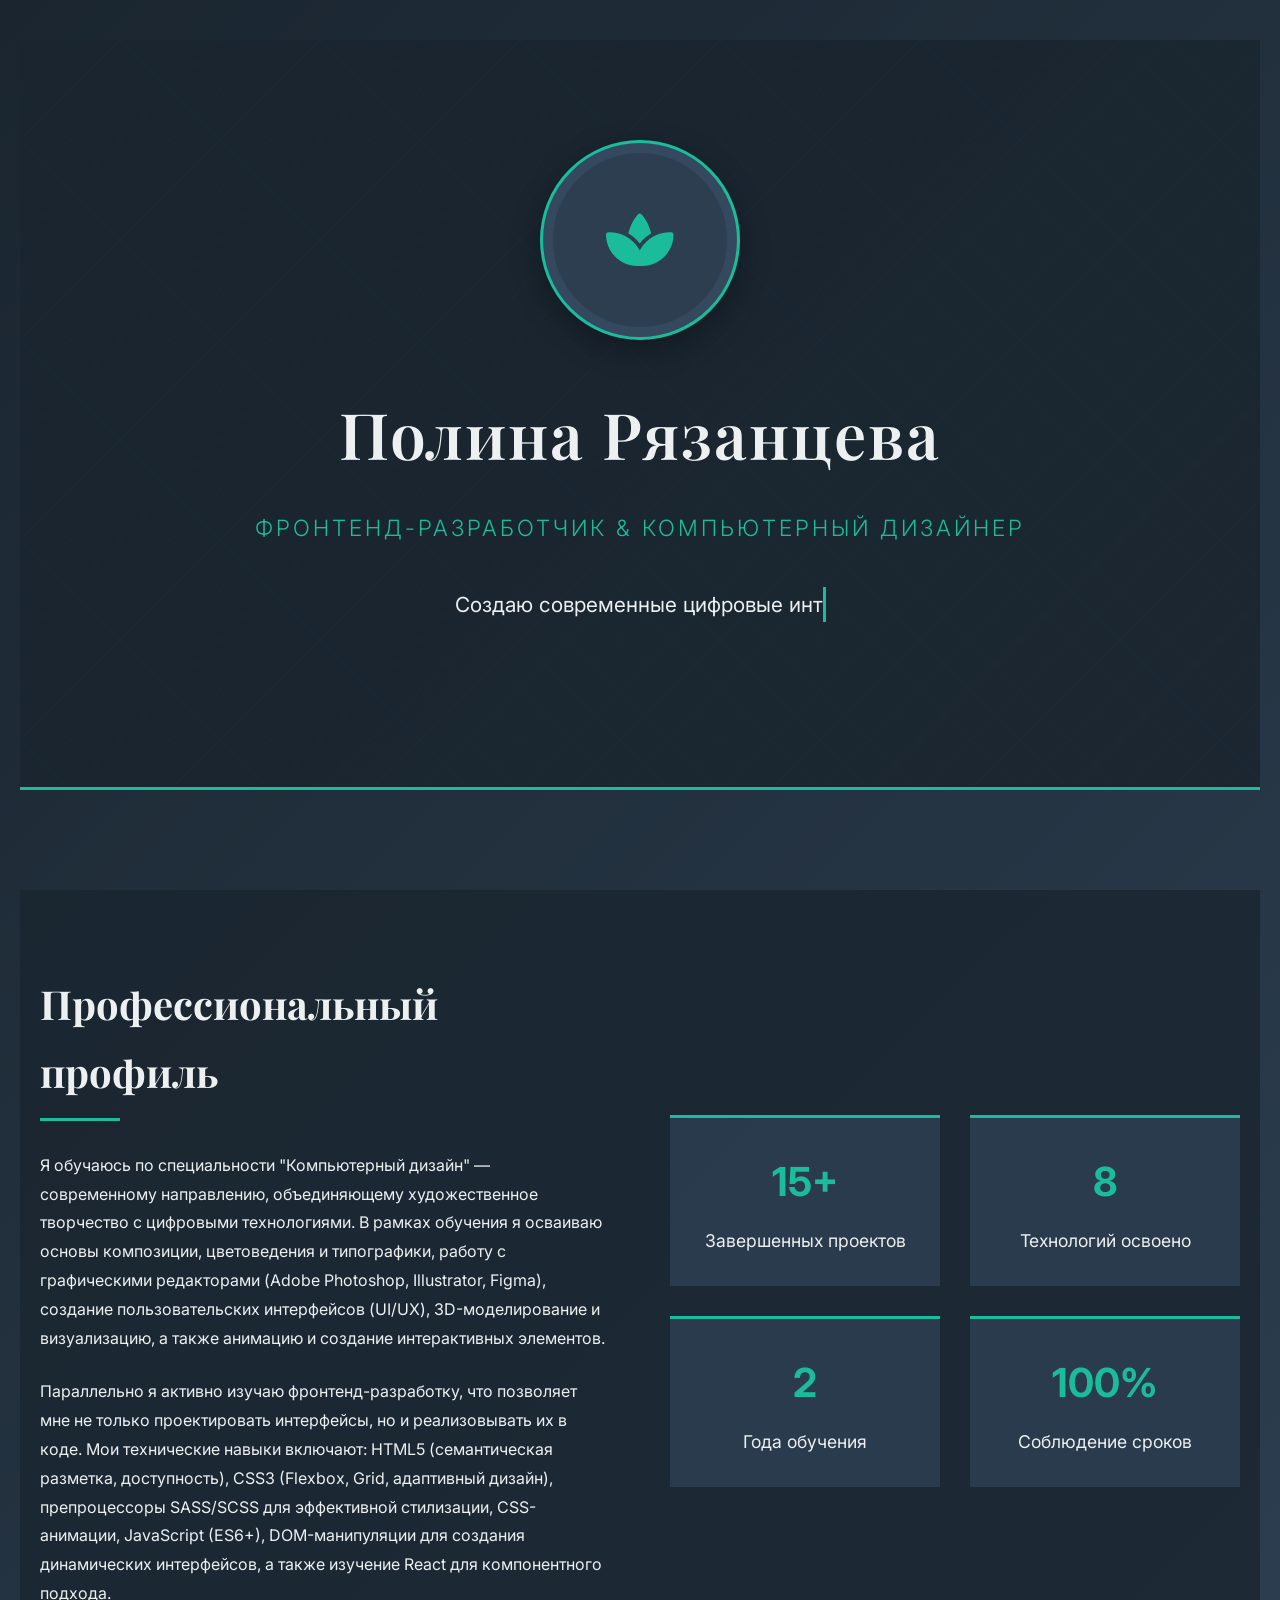
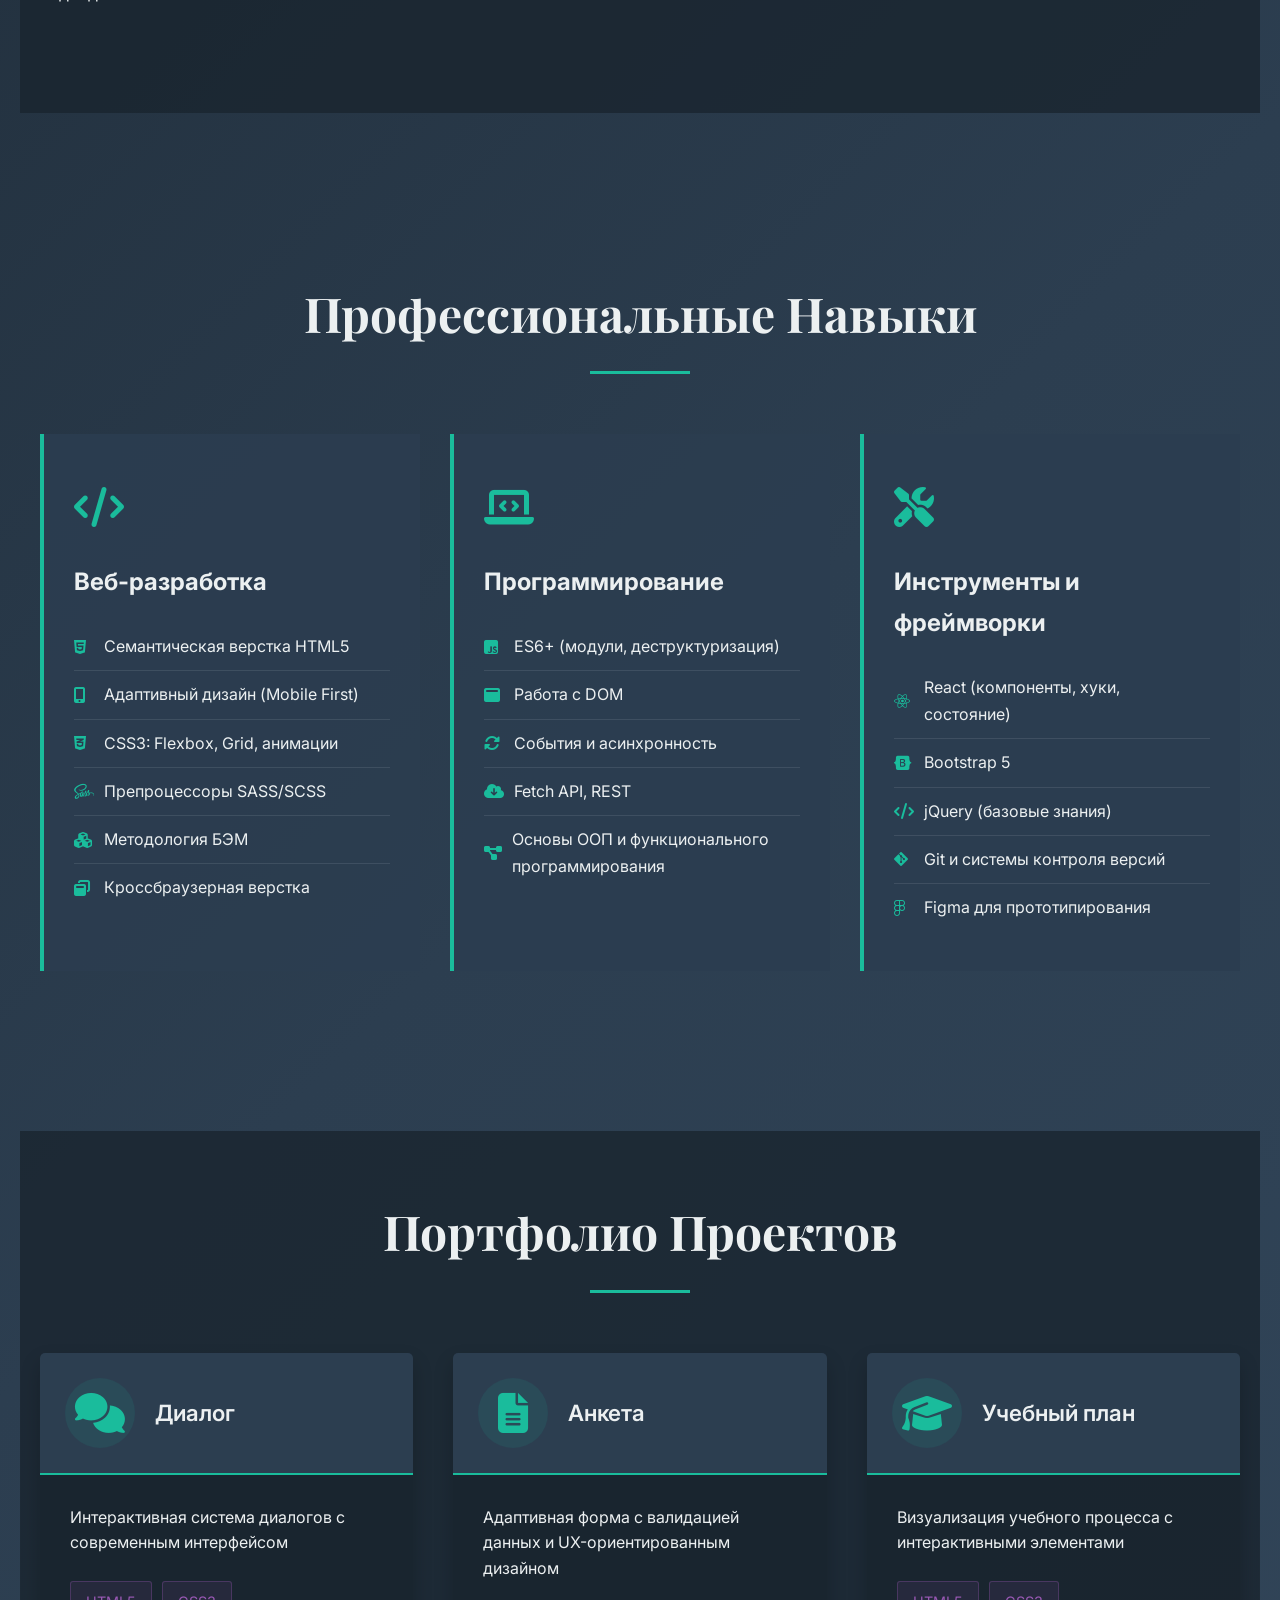
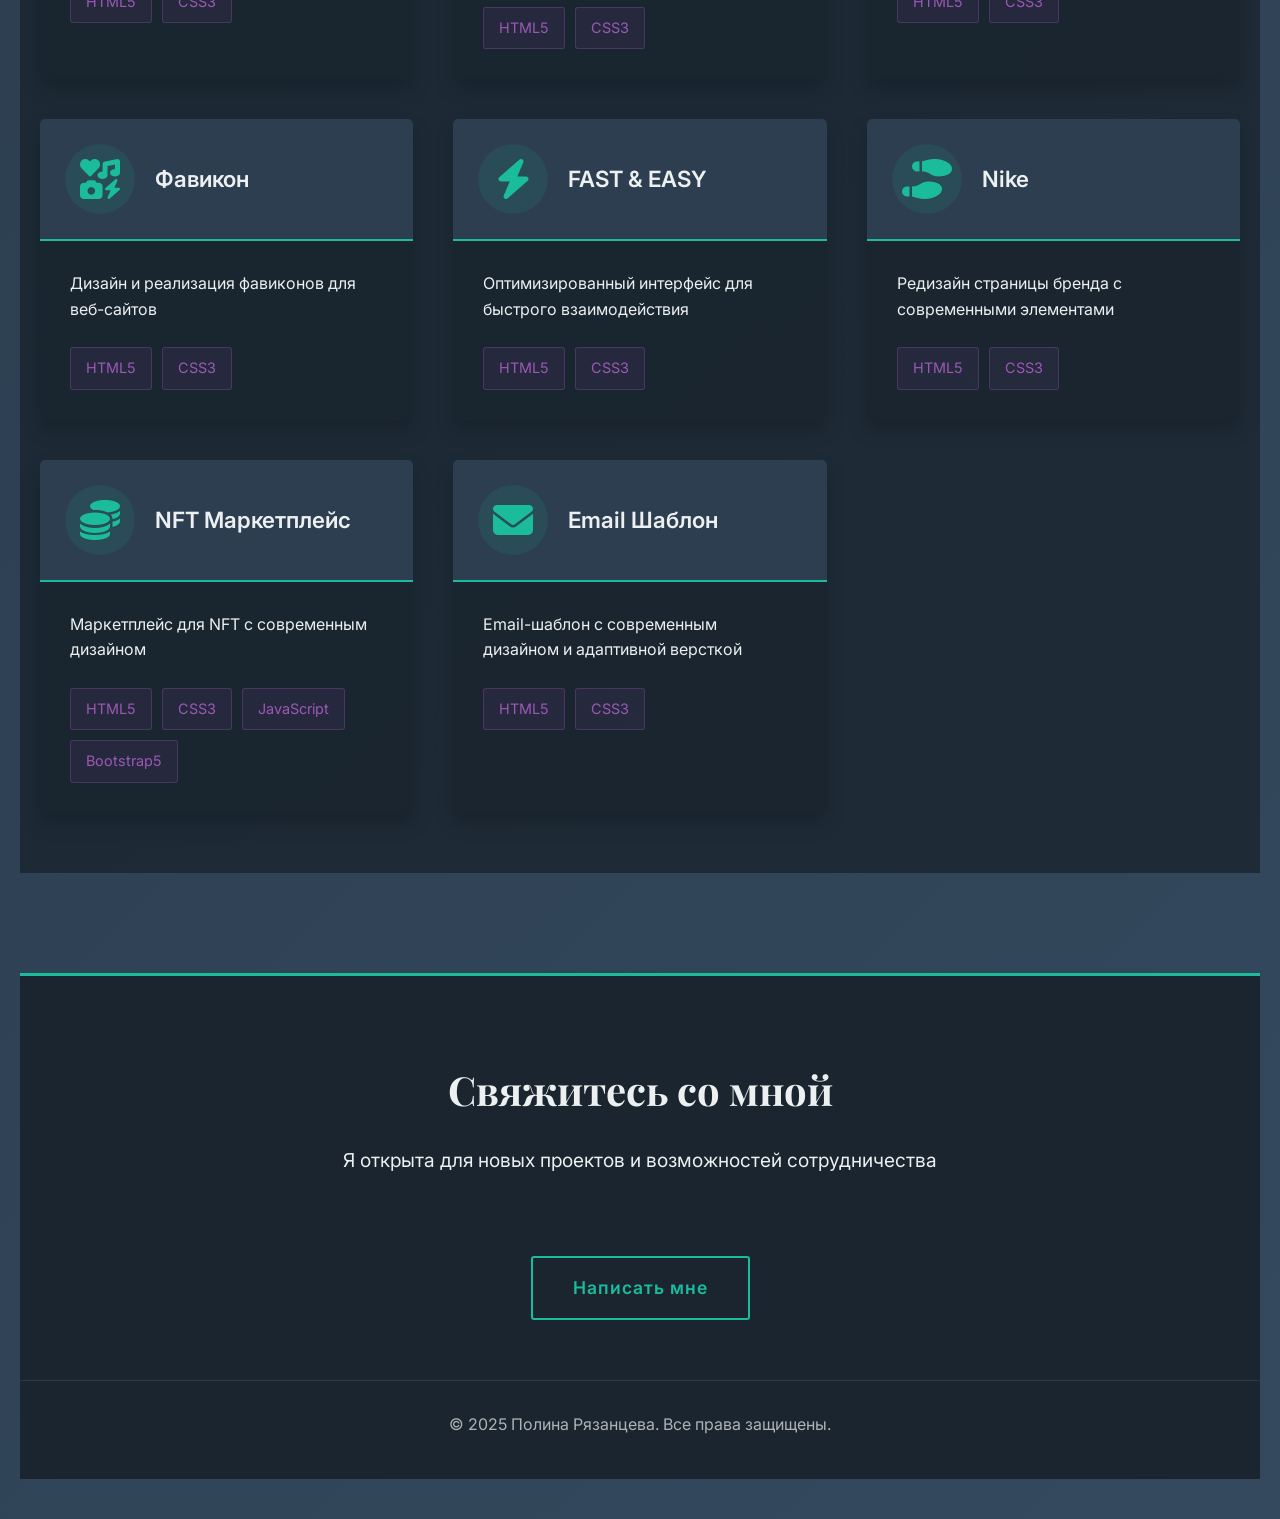
==== index.html @ 879fccb9 "Update index.html" ====
<!DOCTYPE html>
<html lang="ru">
<head>
    <meta charset="UTF-8">
    <meta name="viewport" content="width=device-width, initial-scale=1.0">
    <title>Портфолио | Полина Рязанцева</title>
    <link rel="stylesheet" href="https://cdnjs.cloudflare.com/ajax/libs/font-awesome/6.4.0/css/all.min.css">
    <link href="https://fonts.googleapis.com/css2?family=Inter:wght@300;400;500;600;700&family=Playfair+Display:wght@400;500;600;700&display=swap" rel="stylesheet">
    <style>
        * {
            margin: 0;
            padding: 0;
            box-sizing: border-box;
        }
        
        :root {
            --primary: #2C3E50;
            --secondary: #34495E;
            --accent: #9B59B6;
            --mint: #1ABC9C;
            --light: #ECF0F1;
            --dark: #1A252F;
            --transition: all 0.1s cubic-bezier(0.10, 0.10, 0.10, 0.10);
        }
        
        body {
            font-family: 'Inter', sans-serif;
            background: linear-gradient(135deg, #1A252F 0%, #2C3E50 50%, #34495E 100%);
            color: var(--light);
            min-height: 100vh;
            line-height: 1.7;
            overflow-x: hidden;
        }
        
        .container {
            max-width: 1400px;
            margin: 0 auto;
            padding: 40px 20px;
        }
        
       
        @keyframes fadeInUp {
            from {
                opacity: 0;
                transform: translateY(40px);
            }
            to {
                opacity: 1;
                transform: translateY(0);
            }
        }
        
        @keyframes typing {
            from { width: 0; }
            to { width: 100%; }
        }
        
        .fade-in {
            animation: fadeInUp 1s ease-out forwards;
            opacity: 0;
        }
        
        
        header {
            text-align: center;
            margin-bottom: 80px;
            padding: 100px 40px;
            position: relative;
            background: rgba(26, 37, 47, 0.9);
            border-bottom: 3px solid var(--mint);
        }
        
        .header-pattern {
            position: absolute;
            top: 0;
            left: 0;
            width: 100%;
            height: 100%;
            background: 
                linear-gradient(45deg, transparent 49%, rgba(26, 188, 156, 0.1) 50%, transparent 51%),
                linear-gradient(-45deg, transparent 49%, rgba(26, 188, 156, 0.1) 50%, transparent 51%);
            background-size: 50px 50px;
            opacity: 0.3;
        }
        
        .profile-container {
            position: relative;
            display: inline-block;
            margin-bottom: 40px;
        }
        
        .profile-frame {
            width: 200px;
            height: 200px;
            border: 3px solid var(--mint);
            border-radius: 50%;
            padding: 10px;
            position: relative;
            background: var(--secondary);
            box-shadow: 0 10px 30px rgba(0,0,0,0.3);
        }
        
        .profile-img {
            width: 100%;
            height: 100%;
            border-radius: 50%;
            background: var(--primary);
            display: flex;
            align-items: center;
            justify-content: center;
            font-size: 60px;
            color: var(--mint);
            position: relative;
            overflow: hidden;
        }
        
        h1 {
            font-family: 'Playfair Display', serif;
            font-size: 4em;
            margin-bottom: 20px;
            color: var(--light);
            font-weight: 600;
            letter-spacing: 2px;
        }
        
        .title {
            font-size: 1.4em;
            color: var(--mint);
            margin-bottom: 30px;
            font-weight: 300;
            letter-spacing: 3px;
            text-transform: uppercase;
        }
        
        .typing-container {
            margin: 40px 0;
            min-height: 60px;
        }
        
        .typing-text {
            font-size: 1.3em;
            display: inline-block;
            overflow: hidden;
            white-space: nowrap;
            border-right: 3px solid var(--mint);
            animation: typing 3.5s steps(40, end), blink-caret 0.75s step-end infinite;
            color: var(--light);
        }
        
        @keyframes blink-caret {
            from, to { border-color: transparent; }
            50% { border-color: var(--mint); }
        }
        
        
        .about-section {
            margin: 100px 0;
            padding: 80px 0;
            background: rgba(26, 37, 47, 0.8);
        }
        
        .about-container {
            display: grid;
            grid-template-columns: 1fr 1fr;
            gap: 60px;
            max-width: 1200px;
            margin: 0 auto;
            align-items: center;
        }
        
        .about-text h3 {
            font-family: 'Playfair Display', serif;
            font-size: 2.5em;
            margin-bottom: 30px;
            color: var(--light);
            position: relative;
            padding-bottom: 15px;
        }
        
        .about-text h3::after {
            content: '';
            position: absolute;
            bottom: 0;
            left: 0;
            width: 80px;
            height: 3px;
            background: var(--mint);
        }
        
        .about-text p {
            margin-bottom: 25px;
            line-height: 1.8;
        }
        
        .about-stats {
            display: grid;
            grid-template-columns: repeat(2, 1fr);
            gap: 30px;
        }
        
        .stat-item {
            text-align: center;
            padding: 30px;
            background: rgba(44, 62, 80, 0.9);
            border-top: 3px solid var(--mint);
            transition: var(--transition);
        }
        
        .stat-item:hover {
            transform: translateY(-10px);
            box-shadow: 0 10px 20px rgba(0,0,0,0.2);
        }
        
        .stat-number {
            font-size: 2.5em;
            font-weight: 700;
            color: var(--mint);
            margin-bottom: 10px;
        }
        
        .stat-text {
            font-size: 1.1em;
            color: var(--light);
        }
        
        
        .skills-section {
            margin: 100px 0;
            padding: 60px 0;
            position: relative;
        }
        
        .section-title {
            text-align: center;
            margin-bottom: 60px;
            font-family: 'Playfair Display', serif;
            font-size: 3em;
            color: var(--light);
            position: relative;
            padding-bottom: 20px;
        }
        
        .section-title::after {
            content: '';
            position: absolute;
            bottom: 0;
            left: 50%;
            transform: translateX(-50%);
            width: 100px;
            height: 3px;
            background: var(--mint);
        }
        
        .skills-grid {
            display: grid;
            grid-template-columns: repeat(auto-fit, minmax(300px, 1fr));
            gap: 30px;
            max-width: 1200px;
            margin: 0 auto;
        }
        
        .skill-card {
            background: rgba(44, 62, 80, 0.9);
            padding: 40px 30px;
            border-left: 4px solid var(--mint);
            transition: var(--transition);
            position: relative;
            overflow: hidden;
        }
        
        .skill-card::before {
            content: '';
            position: absolute;
            top: 0;
            left: -100%;
            width: 100%;
            height: 100%;
            background: linear-gradient(90deg, transparent, rgba(26, 188, 156, 0.1), transparent);
            transition: var(--transition);
        }
        
        .skill-card:hover::before {
            left: 100%;
        }
        
        .skill-card:hover {
            transform: translateY(-10px);
            box-shadow: 0 15px 30px rgba(0,0,0,0.2);
        }
        
        .skill-icon {
            font-size: 2.5em;
            color: var(--mint);
            margin-bottom: 20px;
        }
        
        .skill-card h3 {
            font-size: 1.5em;
            margin-bottom: 20px;
            color: var(--light);
        }
        
        .skill-list {
            list-style-type: none;
        }
        
        .skill-list li {
            padding: 10px 0;
            border-bottom: 1px solid rgba(236, 240, 241, 0.1);
            display: flex;
            align-items: center;
            gap: 10px;
        }
        
        .skill-list li:last-child {
            border-bottom: none;
        }
        
        .skill-list i {
            color: var(--mint);
            width: 20px;
        }
        
        
        .projects-section {
            margin: 100px 0;
            padding: 60px 0;
            background: rgba(26, 37, 47, 0.8);
        }
        
        .projects-grid {
            display: grid;
            grid-template-columns: repeat(auto-fit, minmax(350px, 1fr));
            gap: 40px;
            max-width: 1200px;
            margin: 0 auto;
        }
        
        .project-card {
            background: rgba(26, 37, 47, 0.9);
            border-radius: 5px;
            overflow: hidden;
            transition: var(--transition);
            position: relative;
            box-shadow: 0 10px 20px rgba(0,0,0,0.2);
            text-decoration: none;
            color: inherit;
            display: block;
        }
        
        .project-card:hover {
            transform: translateY(-15px);
            box-shadow: 0 20px 40px rgba(0,0,0,0.3);
        }
        
        .project-header {
            background: var(--primary);
            padding: 25px;
            display: flex;
            align-items: center;
            gap: 20px;
            border-bottom: 2px solid var(--mint);
        }
        
        .project-icon {
            font-size: 2.5em;
            color: var(--mint);
            width: 70px;
            height: 70px;
            display: flex;
            align-items: center;
            justify-content: center;
            background: rgba(26, 188, 156, 0.1);
            border-radius: 50%;
        }
        
        .project-title {
            font-size: 1.4em;
            color: var(--light);
            font-weight: 600;
        }
        
        .project-body {
            padding: 30px;
        }
        
        .project-description {
            margin-bottom: 25px;
            color: var(--light);
            line-height: 1.6;
        }
        
        .project-tech {
            display: flex;
            flex-wrap: wrap;
            gap: 10px;
        }
        
        .tech-tag {
            background: rgba(155, 89, 182, 0.1);
            color: var(--accent);
            padding: 8px 15px;
            border-radius: 3px;
            font-size: 0.9em;
            border: 1px solid rgba(155, 89, 182, 0.3);
        }
        
        /* Футер с контактами - упрощенный */
        footer {
            background: var(--dark);
            padding: 80px 0 40px;
            text-align: center;
            border-top: 3px solid var(--mint);
        }
        
        .contact-title {
            font-family: 'Playfair Display', serif;
            font-size: 2.5em;
            margin-bottom: 20px;
            color: var(--light);
        }
        
        .contact-subtitle {
            font-size: 1.2em;
            margin-bottom: 50px;
            color: var(--light);
            max-width: 600px;
            margin-left: auto;
            margin-right: auto;
        }
        
        .contact-btn {
            display: inline-block;
            padding: 15px 40px;
            background: transparent;
            color: var(--mint);
            border: 2px solid var(--mint);
            border-radius: 3px;
            text-decoration: none;
            font-weight: 600;
            font-size: 1.1em;
            transition: var(--transition);
            margin-top: 30px;
            letter-spacing: 1px;
        }
        
        .contact-btn:hover {
            background: var(--mint);
            color: var(--dark);
            transform: translateY(-5px);
        }
        
        .copyright {
            margin-top: 60px;
            padding-top: 30px;
            border-top: 1px solid rgba(236, 240, 241, 0.1);
            color: rgba(236, 240, 241, 0.7);
        }
        
        /* Адаптивность */
        @media (max-width: 992px) {
            .about-container {
                grid-template-columns: 1fr;
            }
            
            h1 {
                font-size: 3em;
            }
        }
        
        @media (max-width: 768px) {
            .skills-grid, .projects-grid {
                grid-template-columns: 1fr;
            }
            
            .about-stats {
                grid-template-columns: 1fr;
            }
            
            h1 {
                font-size: 2.5em;
            }
            
            .section-title {
                font-size: 2.5em;
            }
            
            .profile-frame {
                width: 150px;
                height: 150px;
            }
            
            .profile-img {
                font-size: 40px;
            }
        }
    </style>
</head>
<body>
    <div class="container">
        
        <header>
            <div class="header-pattern"></div>
            <div class="profile-container fade-in">
                <div class="profile-frame">
                    <div class="profile-img">
                        <i class="fas fa-spa"></i>
                    </div>
                </div>
            </div>
            <h1 class="fade-in">Полина Рязанцева</h1>
            <p class="title fade-in">Фронтенд-разработчик & Компьютерный дизайнер</p>
            <div class="typing-container fade-in">
                <div class="typing-text" id="typing-text"></div>
            </div>
        </header>
        
        
        <section class="about-section">
            <div class="about-container">
                <div class="about-text fade-in">
                    <h3>Профессиональный профиль</h3>
                    <p>Я обучаюсь по специальности "Компьютерный дизайн" — современному направлению, объединяющему художественное творчество с цифровыми технологиями. В рамках обучения я осваиваю основы композиции, цветоведения и типографики, работу с графическими редакторами (Adobe Photoshop, Illustrator, Figma), создание пользовательских интерфейсов (UI/UX), 3D-моделирование и визуализацию, а также анимацию и создание интерактивных элементов.</p>
                    <p>Параллельно я активно изучаю фронтенд-разработку, что позволяет мне не только проектировать интерфейсы, но и реализовывать их в коде. Мои технические навыки включают: HTML5 (семантическая разметка, доступность), CSS3 (Flexbox, Grid, адаптивный дизайн), препроцессоры SASS/SCSS для эффективной стилизации, CSS-анимации, JavaScript (ES6+), DOM-манипуляции для создания динамических интерфейсов, а также изучение React для компонентного подхода.</p>
                </div>
                <div class="about-stats fade-in">
                    <div class="stat-item">
                        <div class="stat-number">15+</div>
                        <div class="stat-text">Завершенных проектов</div>
                    </div>
                    <div class="stat-item">
                        <div class="stat-number">8</div>
                        <div class="stat-text">Технологий освоено</div>
                    </div>
                    <div class="stat-item">
                        <div class="stat-number">2</div>
                        <div class="stat-text">Года обучения</div>
                    </div>
                    <div class="stat-item">
                        <div class="stat-number">100%</div>
                        <div class="stat-text">Соблюдение сроков</div>
                    </div>
                </div>
            </div>
        </section>
        
        
        <section class="skills-section">
            <h2 class="section-title fade-in">Профессиональные Навыки</h2>
            <div class="skills-grid">
                <div class="skill-card fade-in">
                    <div class="skill-icon">
                        <i class="fas fa-code"></i>
                    </div>
                    <h3>Веб-разработка</h3>
                    <ul class="skill-list">
                        <li><i class="fab fa-html5"></i> Семантическая верстка HTML5</li>
                        <li><i class="fas fa-mobile-alt"></i> Адаптивный дизайн (Mobile First)</li>
                        <li><i class="fab fa-css3-alt"></i> CSS3: Flexbox, Grid, анимации</li>
                        <li><i class="fab fa-sass"></i> Препроцессоры SASS/SCSS</li>
                        <li><i class="fas fa-cubes"></i> Методология БЭМ</li>
                        <li><i class="fas fa-window-restore"></i> Кроссбраузерная верстка</li>
                    </ul>
                </div>
                
                <div class="skill-card fade-in">
                    <div class="skill-icon">
                        <i class="fas fa-laptop-code"></i>
                    </div>
                    <h3>Программирование</h3>
                    <ul class="skill-list">
                        <li><i class="fab fa-js-square"></i> ES6+ (модули, деструктуризация)</li>
                        <li><i class="fas fa-window-maximize"></i> Работа с DOM</li>
                        <li><i class="fas fa-sync-alt"></i> События и асинхронность</li>
                        <li><i class="fas fa-cloud-download-alt"></i> Fetch API, REST</li>
                        <li><i class="fas fa-project-diagram"></i> Основы ООП и функционального программирования</li>
                    </ul>
                </div>
                
                <div class="skill-card fade-in">
                    <div class="skill-icon">
                        <i class="fas fa-tools"></i>
                    </div>
                    <h3>Инструменты и фреймворки</h3>
                    <ul class="skill-list">
                        <li><i class="fab fa-react"></i> React (компоненты, хуки, состояние)</li>
                        <li><i class="fab fa-bootstrap"></i> Bootstrap 5</li>
                        <li><i class="fas fa-code"></i> jQuery (базовые знания)</li>
                        <li><i class="fab fa-git-alt"></i> Git и системы контроля версий</li>
                        <li><i class="fab fa-figma"></i> Figma для прототипирования</li>
                    </ul>
                </div>
            </div>
        </section>
        
        
        <section class="projects-section">
            <h2 class="section-title fade-in">Портфолио Проектов</h2>
            <div class="projects-grid">
                <a href="projects/project 1" class="project-card fade-in">
                    <div class="project-header">
                        <div class="project-icon">
                            <i class="fas fa-comments"></i>
                        </div>
                        <div class="project-title">Диалог</div>
                    </div>
                    <div class="project-body">
                        <p class="project-description">Интерактивная система диалогов с современным интерфейсом</p>
                        <div class="project-tech">
                            <span class="tech-tag">HTML5</span>
                            <span class="tech-tag">CSS3</span>
                        </div>
                    </div>
                </a>
                
                <a href="projects/project 2" class="project-card fade-in">
                    <div class="project-header">
                        <div class="project-icon">
                            <i class="fas fa-file-alt"></i>
                        </div>
                        <div class="project-title">Анкета</div>
                    </div>
                    <div class="project-body">
                        <p class="project-description">Адаптивная форма с валидацией данных и UX-ориентированным дизайном</p>
                        <div class="project-tech">
                            <span class="tech-tag">HTML5</span>
                            <span class="tech-tag">CSS3</span>
                        </div>
                    </div>
                </a>
                
                <a href="projects/project 3" class="project-card fade-in">
                    <div class="project-header">
                        <div class="project-icon">
                            <i class="fas fa-graduation-cap"></i>
                        </div>
                        <div class="project-title">Учебный план</div>
                    </div>
                    <div class="project-body">
                        <p class="project-description">Визуализация учебного процесса с интерактивными элементами</p>
                        <div class="project-tech">
                            <span class="tech-tag">HTML5</span>
                            <span class="tech-tag">CSS3</span>
                        </div>
                    </div>
                </a>
                
                <a href="projects/project 5" class="project-card fade-in">
                    <div class="project-header">
                        <div class="project-icon">
                            <i class="fas fa-icons"></i>
                        </div>
                        <div class="project-title">Фавикон</div>
                    </div>
                    <div class="project-body">
                        <p class="project-description">Дизайн и реализация фавиконов для веб-сайтов</p>
                        <div class="project-tech">
                            <span class="tech-tag">HTML5</span>
                            <span class="tech-tag">CSS3</span>
                        </div>
                    </div>
                </a>
                
                <a href="projects/project 7" class="project-card fade-in">
                    <div class="project-header">
                        <div class="project-icon">
                            <i class="fas fa-bolt"></i>
                        </div>
                        <div class="project-title">FAST & EASY</div>
                    </div>
                    <div class="project-body">
                        <p class="project-description">Оптимизированный интерфейс для быстрого взаимодействия</p>
                        <div class="project-tech">
                            <span class="tech-tag">HTML5</span>
                            <span class="tech-tag">CSS3</span>
                        </div>
                    </div>
                </a>
                
                <a href="projects/project 10" class="project-card fade-in">
                    <div class="project-header">
                        <div class="project-icon">
                            <i class="fas fa-shoe-prints"></i>
                        </div>
                        <div class="project-title">Nike</div>
                    </div>
                    <div class="project-body">
                        <p class="project-description">Редизайн страницы бренда с современными элементами</p>
                        <div class="project-tech">
                            <span class="tech-tag">HTML5</span>
                            <span class="tech-tag">CSS3</span>
                        </div>
                    </div>
                </a>
                
                <a href="projects/project 11" class="project-card fade-in">
                    <div class="project-header">
                        <div class="project-icon">
                            <i class="fas fa-coins"></i>
                        </div>
                        <div class="project-title">NFT Маркетплейс</div>
                    </div>
                    <div class="project-body">
                        <p class="project-description">Маркетплейс для NFT с современным дизайном</p>
                        <div class="project-tech">
                            <span class="tech-tag">HTML5</span>
                            <span class="tech-tag">CSS3</span>
                            <span class="tech-tag">JavaScript</span>
                            <span class="tech-tag">Bootstrap5</span>
                        </div>
                    </div>
                </a>
                
                <a href="projects/project 12" class="project-card fade-in">
                    <div class="project-header">
                        <div class="project-icon">
                            <i class="fas fa-envelope"></i>
                        </div>
                        <div class="project-title">Email Шаблон</div>
                    </div>
                    <div class="project-body">
                        <p class="project-description">Email-шаблон с современным дизайном и адаптивной версткой</p>
                        <div class="project-tech">
                            <span class="tech-tag">HTML5</span>
                            <span class="tech-tag">CSS3</span>
                        </div>
                    </div>
                </a>
            </div>
        </section>
        
        
        <footer>
            <h3 class="contact-title fade-in">Свяжитесь со мной</h3>
            <p class="contact-subtitle fade-in">Я открыта для новых проектов и возможностей сотрудничества</p>
            <a href="mailto:p.ryazantseva2006@gmail.com" class="contact-btn fade-in">Написать мне</a>
            <p class="copyright fade-in">© 2025 Полина Рязанцева. Все права защищены.</p>
        </footer>
    </div>

    <script>
        
        function typeWriter() {
            const textElement = document.getElementById('typing-text');
            const texts = [
                "Создаю современные цифровые интерфейсы",
                "Разрабатываю адаптивные веб-приложения", 
                "Дизайнирую удобные пользовательские опыты",
                "Превращаю идеи в работающий код"
            ];
            let textIndex = 0;
            let charIndex = 0;
            let isDeleting = false;
            let typingSpeed = 100;
            
            function type() {
                const currentText = texts[textIndex];
                
                if (isDeleting) {
                    textElement.textContent = currentText.substring(0, charIndex - 1);
                    charIndex--;
                    typingSpeed = 50;
                } else {
                    textElement.textContent = currentText.substring(0, charIndex + 1);
                    charIndex++;
                    typingSpeed = 100;
                }
                
                if (!isDeleting && charIndex === currentText.length) {
                    isDeleting = true;
                    typingSpeed = 1000;
                } else if (isDeleting && charIndex === 0) {
                    isDeleting = false;
                    textIndex = (textIndex + 1) % texts.length;
                    typingSpeed = 500;
                }
                
                setTimeout(type, typingSpeed);
            }
            
            type();
        }
        
        
        function animateOnScroll() {
            const elements = document.querySelectorAll('.fade-in');
            
            const observer = new IntersectionObserver((entries) => {
                entries.forEach(entry => {
                    if (entry.isIntersecting) {
                        entry.target.style.animation = `fadeInUp 1s ease-out ${entry.target.dataset.delay || '0s'} forwards`;
                        observer.unobserve(entry.target);
                    }
                });
            }, { threshold: 0.1 });
            
            elements.forEach((element, index) => {
                element.style.animation = 'none';
                element.style.opacity = '0';
                element.dataset.delay = `${index * 0.1}s`;
                observer.observe(element);
            });
        }
       
        document.addEventListener('DOMContentLoaded', function() {
            typeWriter();
            animateOnScroll();
        });
    </script>
</body>
</html>
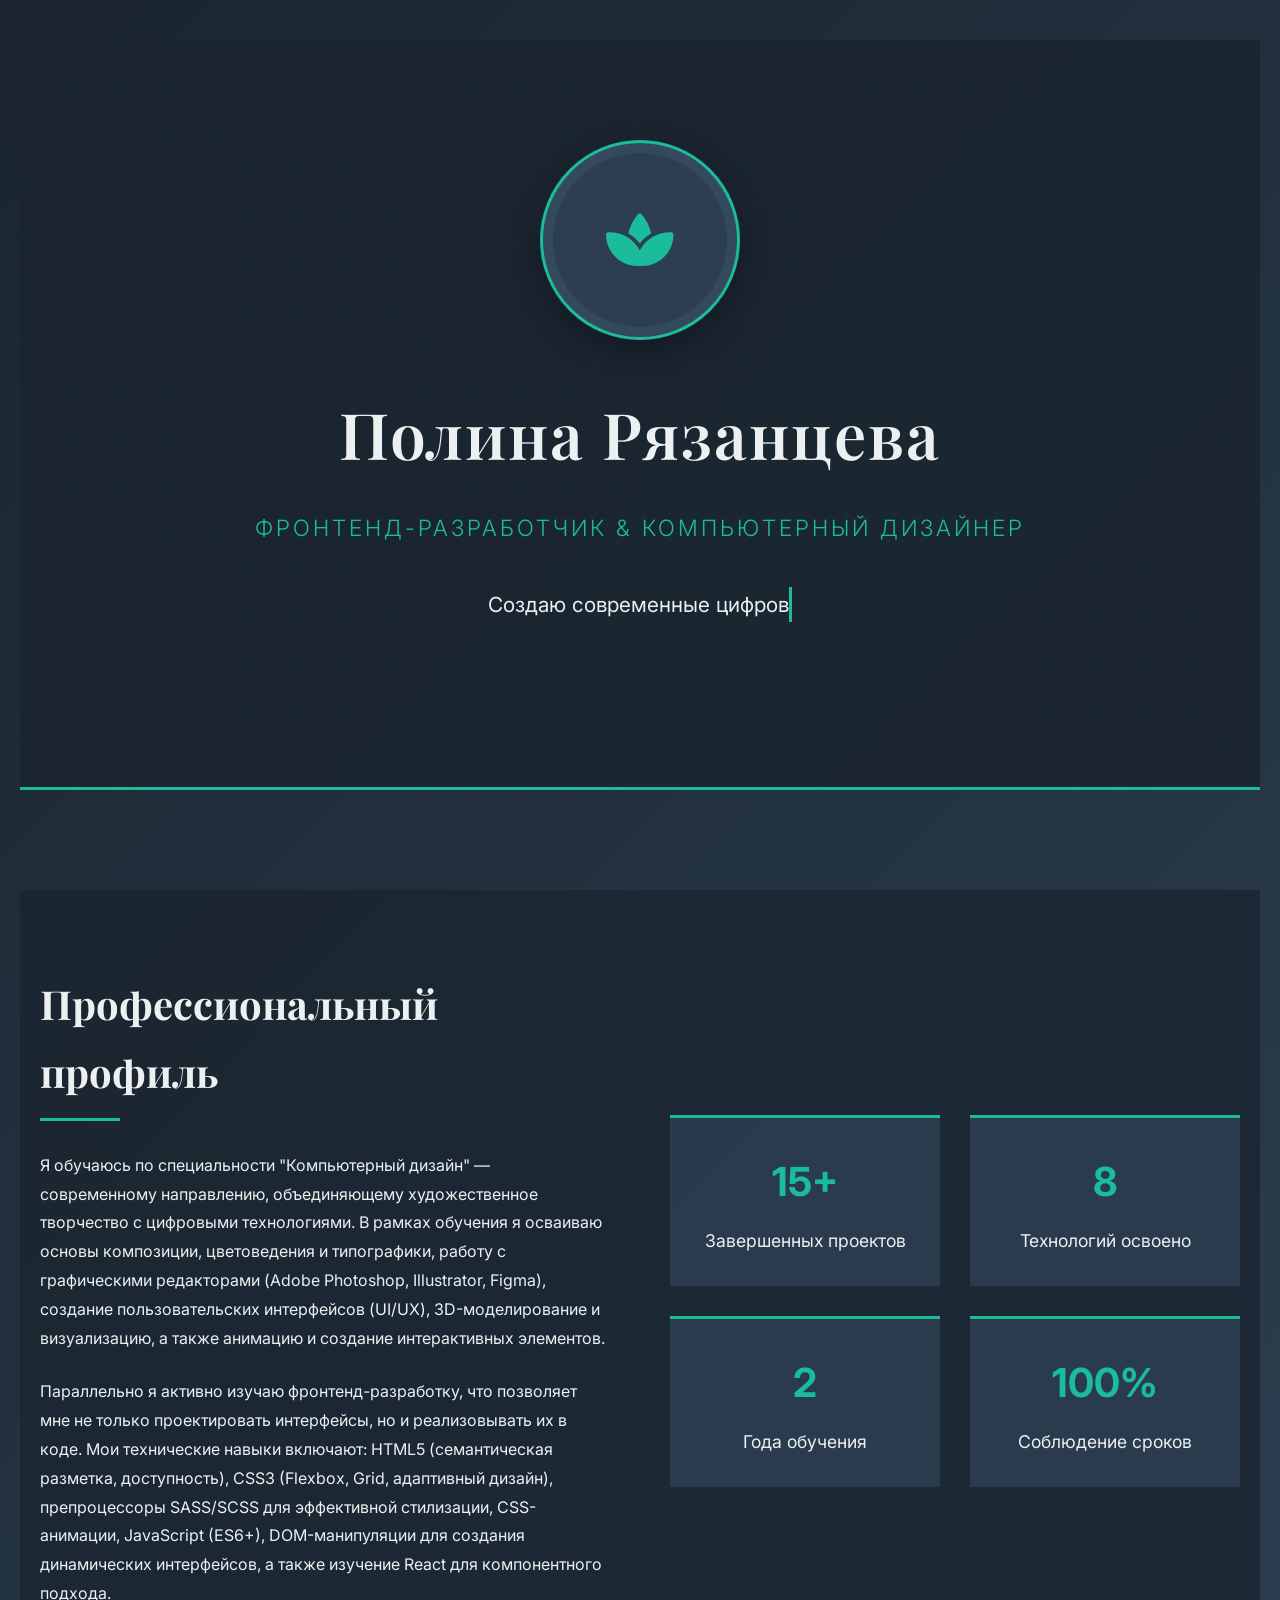
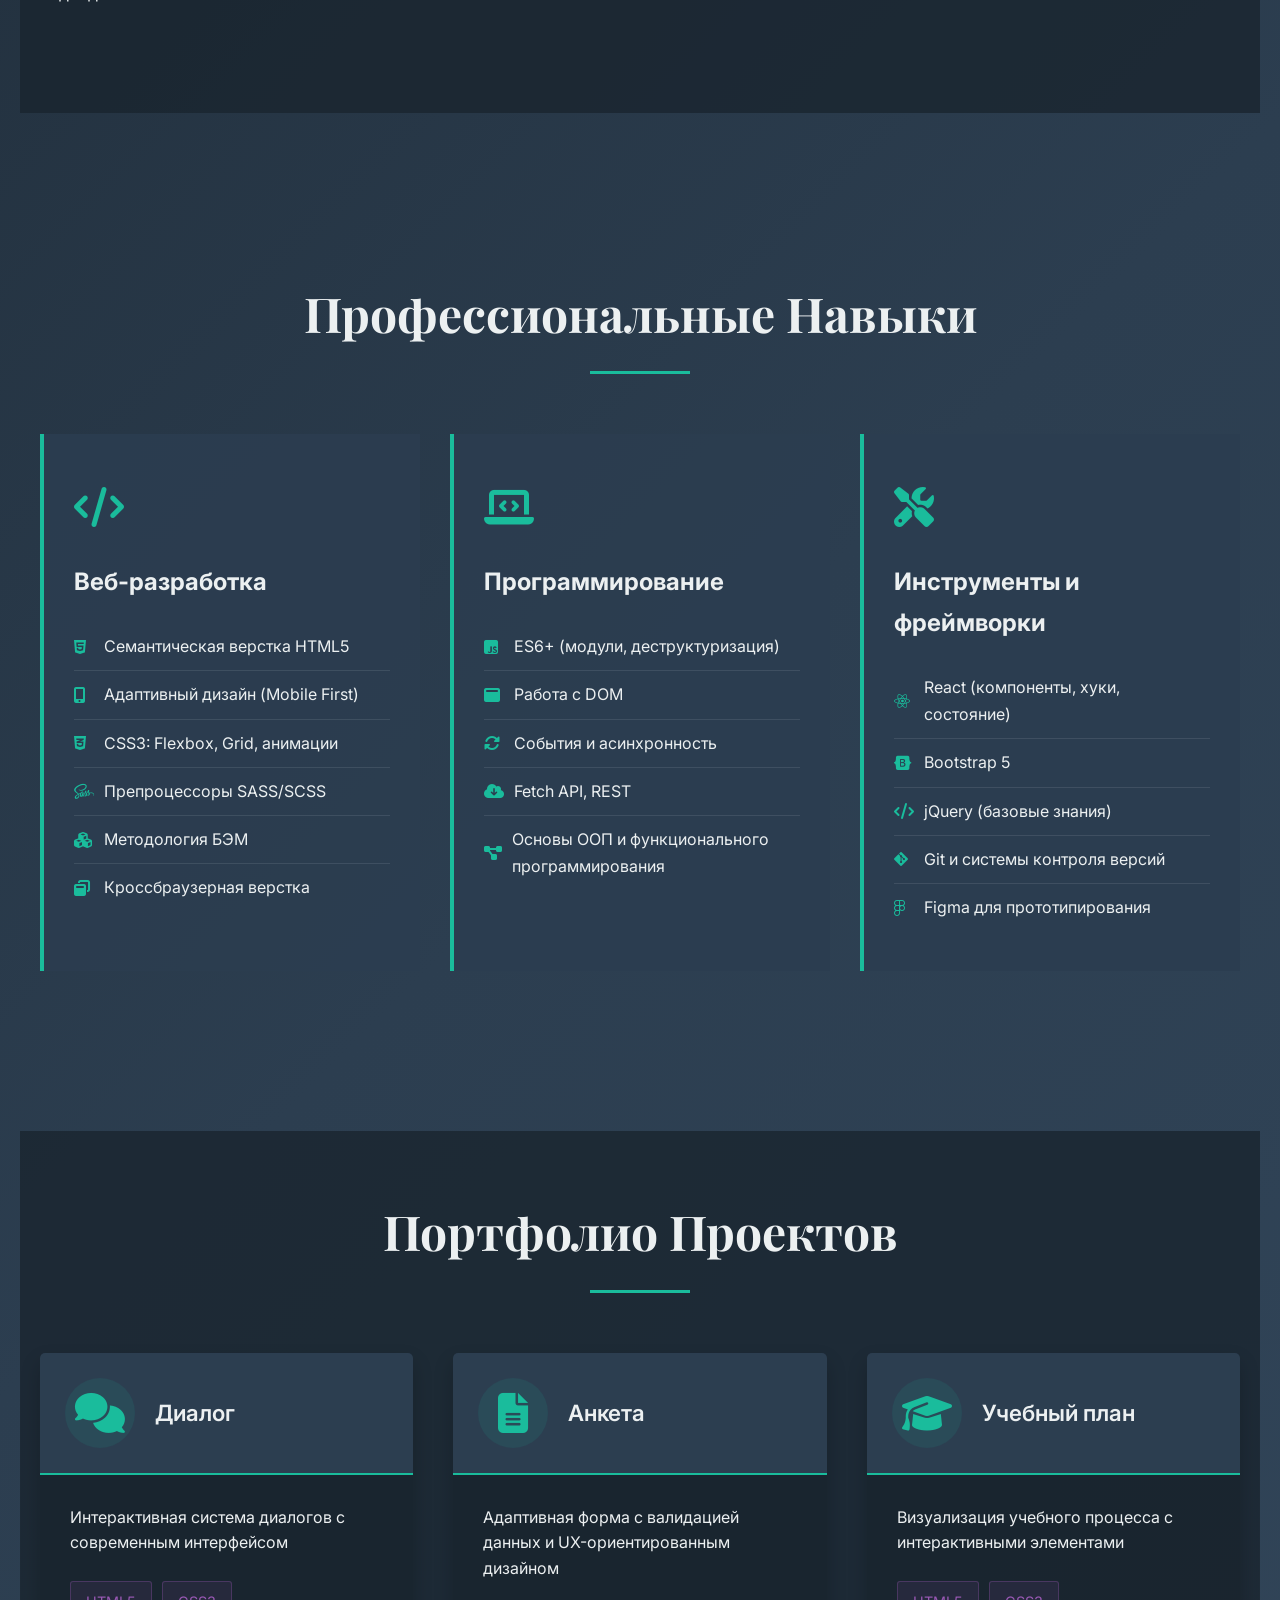
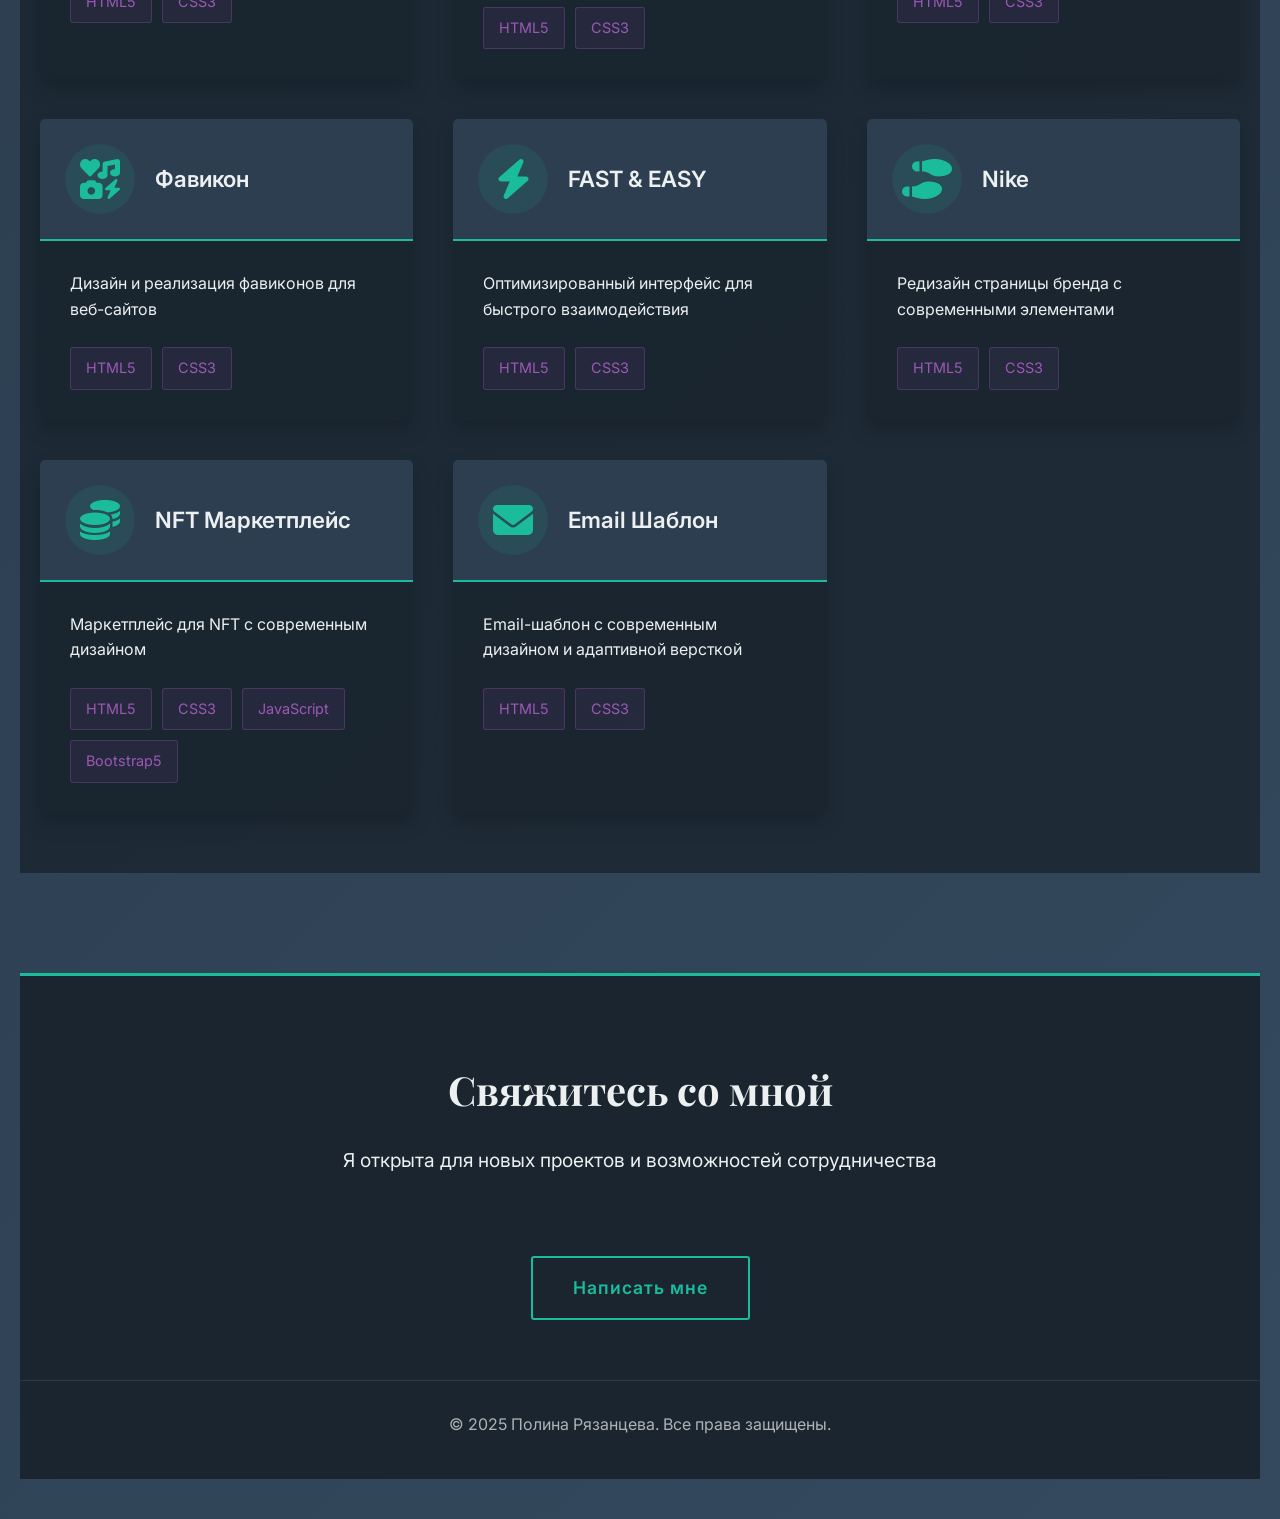
==== commit bea9a2cd: "Update index.html" ====
--- a/index.html
+++ b/index.html
@@ -20,7 +20,7 @@
             --mint: #1ABC9C;
             --light: #ECF0F1;
             --dark: #1A252F;
-            --transition: all 0.1s cubic-bezier(0.10, 0.10, 0.10, 0.10);
+            --transition: all 0.4s cubic-bezier(0.25, 0.46, 0.45, 0.94);
         }
         
         body {
@@ -38,11 +38,11 @@
             padding: 40px 20px;
         }
         
-       
+        /* Анимации - УВЕЛИЧИЛ СКОРОСТЬ */
         @keyframes fadeInUp {
             from {
                 opacity: 0;
-                transform: translateY(40px);
+                transform: translateY(20px); /* Уменьшил расстояние */
             }
             to {
                 opacity: 1;
@@ -56,11 +56,11 @@
         }
         
         .fade-in {
-            animation: fadeInUp 1s ease-out forwards;
+            animation: fadeInUp 0.6s ease-out forwards; /* Уменьшил длительность с 1s до 0.6s */
             opacity: 0;
         }
         
-        
+        /* Header с геометрическим паттерном */
         header {
             text-align: center;
             margin-bottom: 80px;
@@ -152,7 +152,7 @@
             50% { border-color: var(--mint); }
         }
         
-        
+        /* Профессиональный профиль */
         .about-section {
             margin: 100px 0;
             padding: 80px 0;
@@ -223,7 +223,7 @@
             color: var(--light);
         }
         
-        
+        /* Навыки в виде модульной сетки */
         .skills-section {
             margin: 100px 0;
             padding: 60px 0;
@@ -321,7 +321,7 @@
             width: 20px;
         }
         
-        
+        /* Проекты в виде карточек с акцентным дизайном */
         .projects-section {
             margin: 100px 0;
             padding: 60px 0;
@@ -498,7 +498,7 @@
 </head>
 <body>
     <div class="container">
-        
+        <!-- Первый блок: Заголовок -->
         <header>
             <div class="header-pattern"></div>
             <div class="profile-container fade-in">
@@ -515,7 +515,7 @@
             </div>
         </header>
         
-        
+        <!-- Второй блок: Профессиональный профиль -->
         <section class="about-section">
             <div class="about-container">
                 <div class="about-text fade-in">
@@ -544,7 +544,7 @@
             </div>
         </section>
         
-        
+        <!-- Третий блок: Профессиональные навыки -->
         <section class="skills-section">
             <h2 class="section-title fade-in">Профессиональные Навыки</h2>
             <div class="skills-grid">
@@ -593,11 +593,11 @@
             </div>
         </section>
         
-        
+        <!-- Четвертый блок: Портфолио проектов -->
         <section class="projects-section">
             <h2 class="section-title fade-in">Портфолио Проектов</h2>
             <div class="projects-grid">
-                <a href="projects/project 1" class="project-card fade-in">
+                <a href="projects/project1" class="project-card fade-in">
                     <div class="project-header">
                         <div class="project-icon">
                             <i class="fas fa-comments"></i>
@@ -613,7 +613,7 @@
                     </div>
                 </a>
                 
-                <a href="projects/project 2" class="project-card fade-in">
+                <a href="projects/project2" class="project-card fade-in">
                     <div class="project-header">
                         <div class="project-icon">
                             <i class="fas fa-file-alt"></i>
@@ -629,7 +629,7 @@
                     </div>
                 </a>
                 
-                <a href="projects/project 3" class="project-card fade-in">
+                <a href="projects/project3" class="project-card fade-in">
                     <div class="project-header">
                         <div class="project-icon">
                             <i class="fas fa-graduation-cap"></i>
@@ -645,7 +645,7 @@
                     </div>
                 </a>
                 
-                <a href="projects/project 5" class="project-card fade-in">
+                <a href="projects/project4" class="project-card fade-in">
                     <div class="project-header">
                         <div class="project-icon">
                             <i class="fas fa-icons"></i>
@@ -661,7 +661,7 @@
                     </div>
                 </a>
                 
-                <a href="projects/project 7" class="project-card fade-in">
+                <a href="projects/project5" class="project-card fade-in">
                     <div class="project-header">
                         <div class="project-icon">
                             <i class="fas fa-bolt"></i>
@@ -677,7 +677,7 @@
                     </div>
                 </a>
                 
-                <a href="projects/project 10" class="project-card fade-in">
+                <a href="projects/project6" class="project-card fade-in">
                     <div class="project-header">
                         <div class="project-icon">
                             <i class="fas fa-shoe-prints"></i>
@@ -693,7 +693,7 @@
                     </div>
                 </a>
                 
-                <a href="projects/project 11" class="project-card fade-in">
+                <a href="projects/project7" class="project-card fade-in">
                     <div class="project-header">
                         <div class="project-icon">
                             <i class="fas fa-coins"></i>
@@ -711,7 +711,7 @@
                     </div>
                 </a>
                 
-                <a href="projects/project 12" class="project-card fade-in">
+                <a href="projects/project8" class="project-card fade-in">
                     <div class="project-header">
                         <div class="project-icon">
                             <i class="fas fa-envelope"></i>
@@ -729,7 +729,7 @@
             </div>
         </section>
         
-        
+        <!-- Пятый блок: Свяжитесь со мной (упрощенный) -->
         <footer>
             <h3 class="contact-title fade-in">Свяжитесь со мной</h3>
             <p class="contact-subtitle fade-in">Я открыта для новых проектов и возможностей сотрудничества</p>
@@ -739,7 +739,7 @@
     </div>
 
     <script>
-        
+        // Анимация печатающегося текста
         function typeWriter() {
             const textElement = document.getElementById('typing-text');
             const texts = [
@@ -781,27 +781,32 @@
             type();
         }
         
-        
+        // Анимация появления элементов при скролле - УСКОРИЛ ПОЯВЛЕНИЕ
         function animateOnScroll() {
             const elements = document.querySelectorAll('.fade-in');
             
             const observer = new IntersectionObserver((entries) => {
                 entries.forEach(entry => {
                     if (entry.isIntersecting) {
-                        entry.target.style.animation = `fadeInUp 1s ease-out ${entry.target.dataset.delay || '0s'} forwards`;
+                        entry.target.style.animation = `fadeInUp 0.6s ease-out ${entry.target.dataset.delay || '0s'} forwards`;
                         observer.unobserve(entry.target);
                     }
                 });
-            }, { threshold: 0.1 });
+            }, { 
+                threshold: 0.05, // Уменьшил порог срабатывания (элементы появятся раньше)
+                rootMargin: '0px 0px -50px 0px' // Элементы начнут появляться за 50px до их появления в viewport
+            });
             
             elements.forEach((element, index) => {
                 element.style.animation = 'none';
                 element.style.opacity = '0';
-                element.dataset.delay = `${index * 0.1}s`;
+                // Уменьшил задержку между элементами с 0.1s до 0.05s
+                element.dataset.delay = `${index * 0.05}s`;
                 observer.observe(element);
             });
         }
-       
+        
+        // Инициализация
         document.addEventListener('DOMContentLoaded', function() {
             typeWriter();
             animateOnScroll();
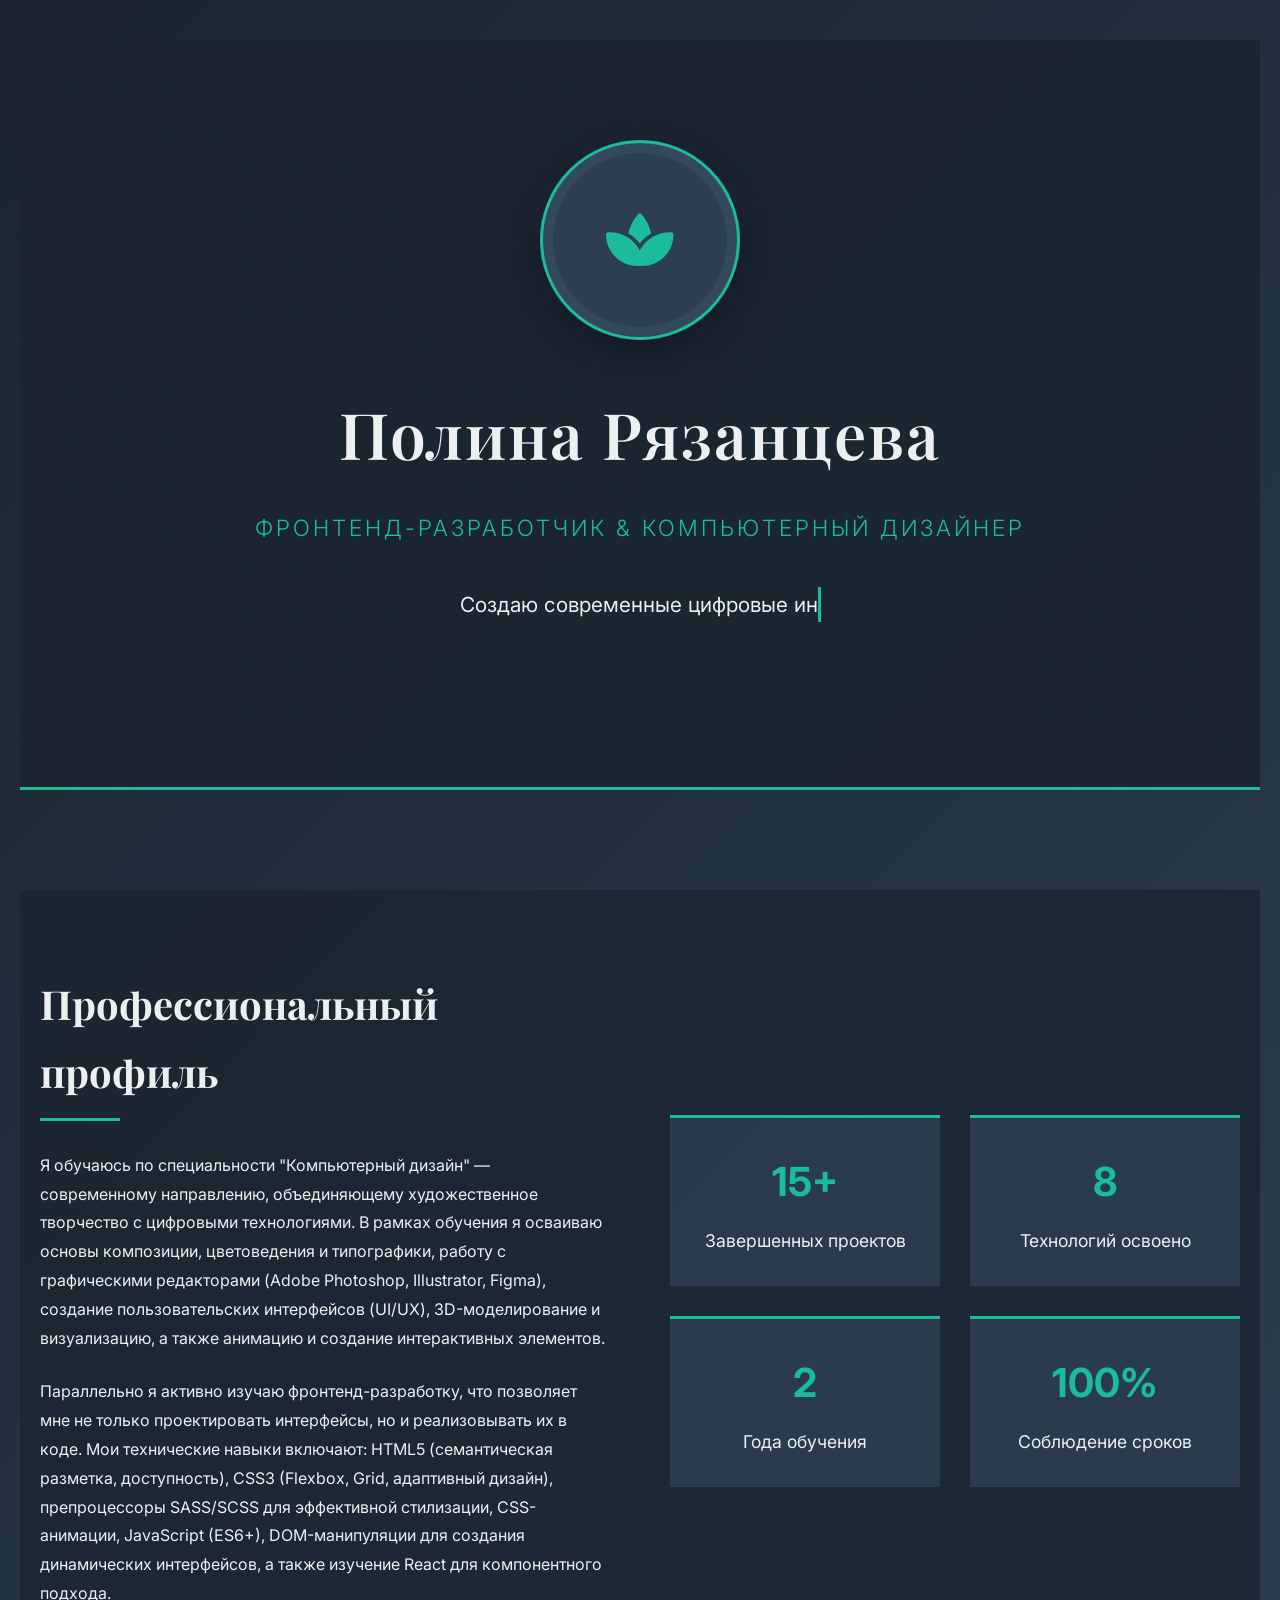
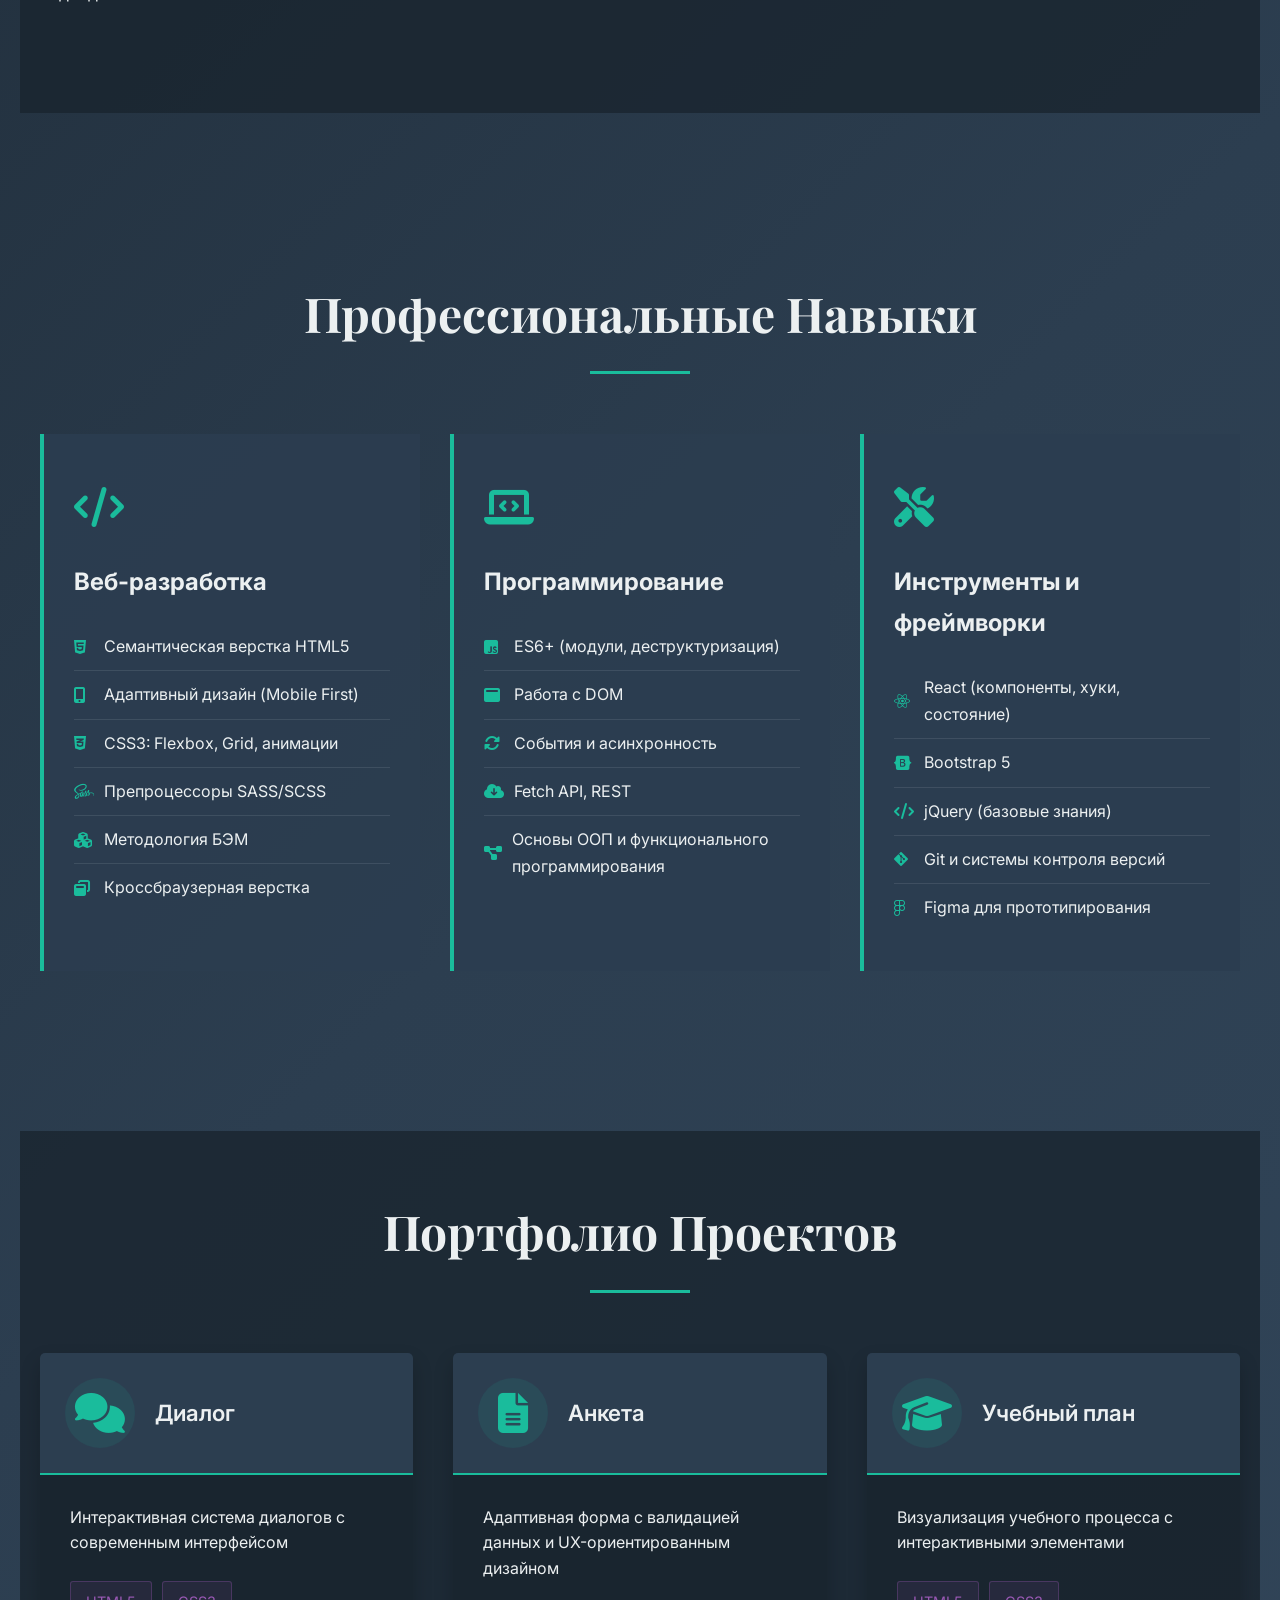
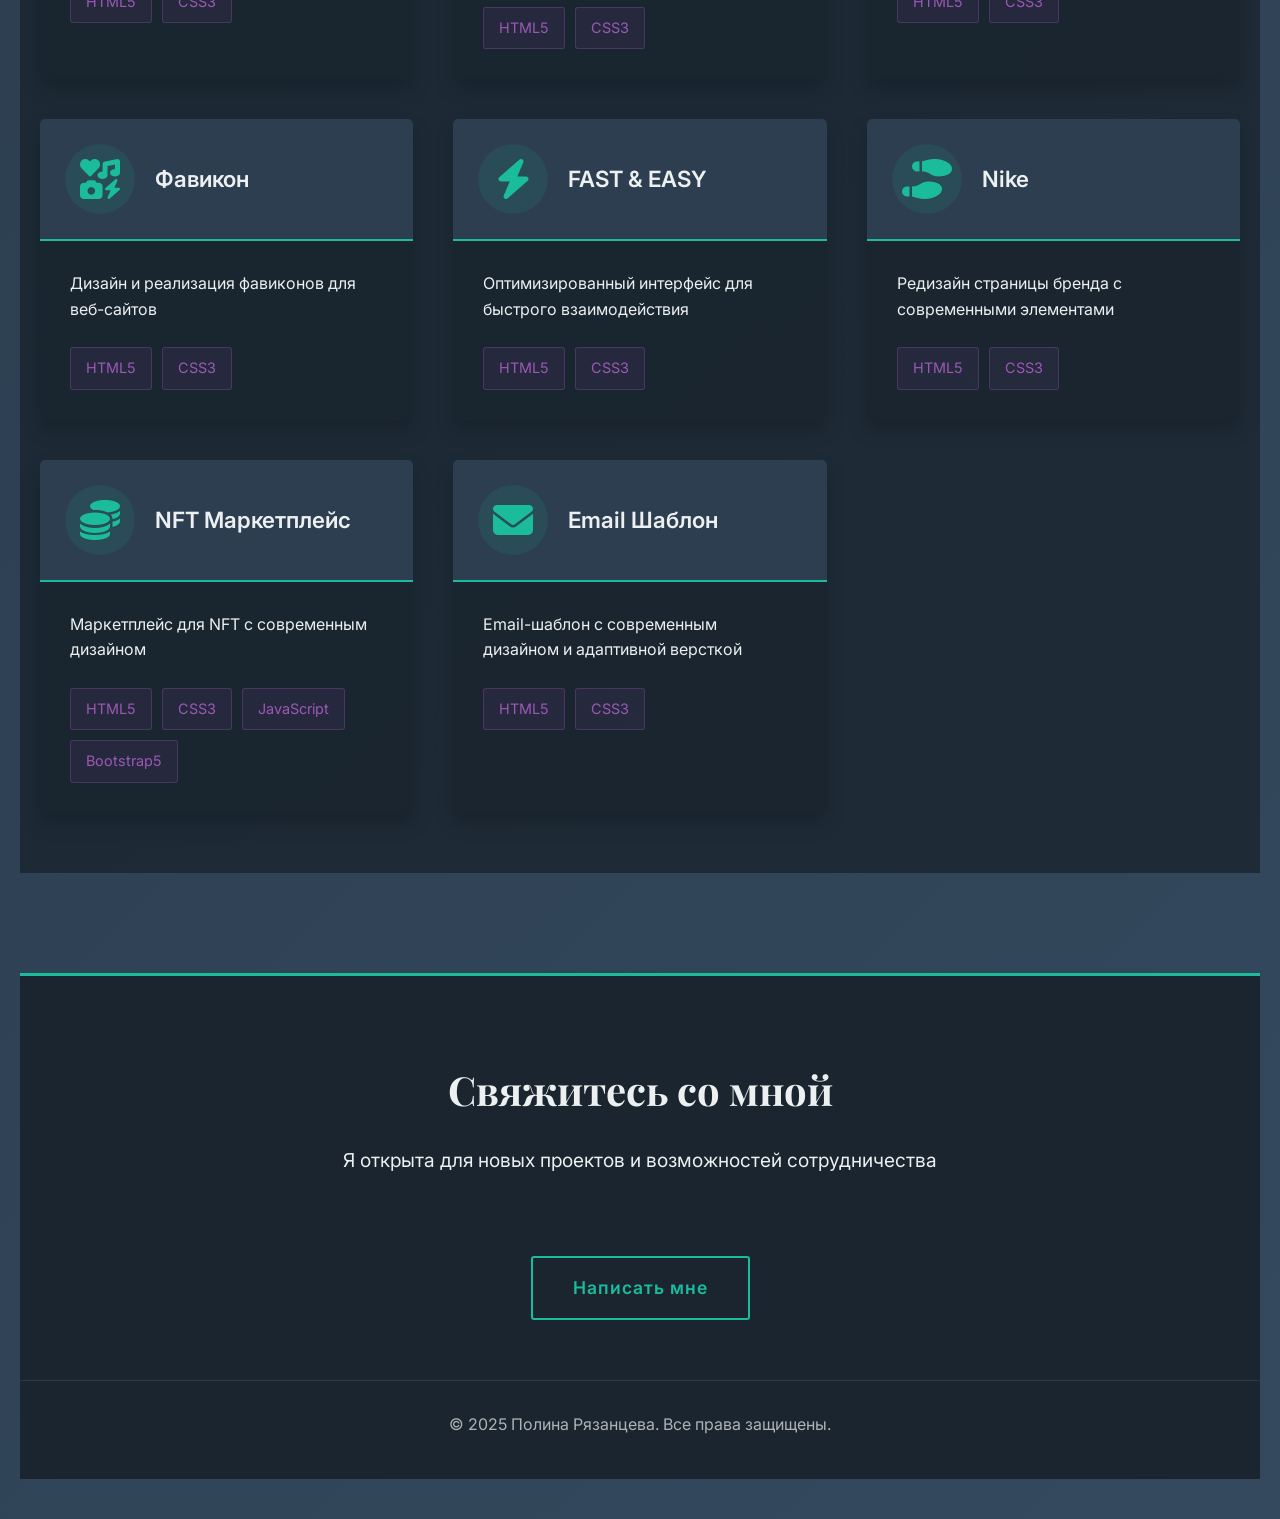
==== commit 44225725: "Update index.html" ====
--- a/index.html
+++ b/index.html
@@ -38,7 +38,7 @@
             padding: 40px 20px;
         }
         
-        /* Анимации - УВЕЛИЧИЛ СКОРОСТЬ */
+        
         @keyframes fadeInUp {
             from {
                 opacity: 0;
@@ -60,7 +60,7 @@
             opacity: 0;
         }
         
-        /* Header с геометрическим паттерном */
+        
         header {
             text-align: center;
             margin-bottom: 80px;
@@ -152,7 +152,7 @@
             50% { border-color: var(--mint); }
         }
         
-        /* Профессиональный профиль */
+       
         .about-section {
             margin: 100px 0;
             padding: 80px 0;
@@ -223,7 +223,7 @@
             color: var(--light);
         }
         
-        /* Навыки в виде модульной сетки */
+      
         .skills-section {
             margin: 100px 0;
             padding: 60px 0;
@@ -321,7 +321,7 @@
             width: 20px;
         }
         
-        /* Проекты в виде карточек с акцентным дизайном */
+        
         .projects-section {
             margin: 100px 0;
             padding: 60px 0;
@@ -405,7 +405,7 @@
             border: 1px solid rgba(155, 89, 182, 0.3);
         }
         
-        /* Футер с контактами - упрощенный */
+      
         footer {
             background: var(--dark);
             padding: 80px 0 40px;
@@ -457,7 +457,7 @@
             color: rgba(236, 240, 241, 0.7);
         }
         
-        /* Адаптивность */
+     
         @media (max-width: 992px) {
             .about-container {
                 grid-template-columns: 1fr;
@@ -498,7 +498,7 @@
 </head>
 <body>
     <div class="container">
-        <!-- Первый блок: Заголовок -->
+        
         <header>
             <div class="header-pattern"></div>
             <div class="profile-container fade-in">
@@ -544,7 +544,7 @@
             </div>
         </section>
         
-        <!-- Третий блок: Профессиональные навыки -->
+        
         <section class="skills-section">
             <h2 class="section-title fade-in">Профессиональные Навыки</h2>
             <div class="skills-grid">
@@ -593,11 +593,11 @@
             </div>
         </section>
         
-        <!-- Четвертый блок: Портфолио проектов -->
+        
         <section class="projects-section">
             <h2 class="section-title fade-in">Портфолио Проектов</h2>
             <div class="projects-grid">
-                <a href="projects/project1" class="project-card fade-in">
+                <a href="projects/project 1" class="project-card fade-in">
                     <div class="project-header">
                         <div class="project-icon">
                             <i class="fas fa-comments"></i>
@@ -613,7 +613,7 @@
                     </div>
                 </a>
                 
-                <a href="projects/project2" class="project-card fade-in">
+                <a href="projects/project 2" class="project-card fade-in">
                     <div class="project-header">
                         <div class="project-icon">
                             <i class="fas fa-file-alt"></i>
@@ -629,7 +629,7 @@
                     </div>
                 </a>
                 
-                <a href="projects/project3" class="project-card fade-in">
+                <a href="projects/project 3" class="project-card fade-in">
                     <div class="project-header">
                         <div class="project-icon">
                             <i class="fas fa-graduation-cap"></i>
@@ -645,7 +645,7 @@
                     </div>
                 </a>
                 
-                <a href="projects/project4" class="project-card fade-in">
+                <a href="projects/project 5" class="project-card fade-in">
                     <div class="project-header">
                         <div class="project-icon">
                             <i class="fas fa-icons"></i>
@@ -661,7 +661,7 @@
                     </div>
                 </a>
                 
-                <a href="projects/project5" class="project-card fade-in">
+                <a href="projects/project 7" class="project-card fade-in">
                     <div class="project-header">
                         <div class="project-icon">
                             <i class="fas fa-bolt"></i>
@@ -677,7 +677,7 @@
                     </div>
                 </a>
                 
-                <a href="projects/project6" class="project-card fade-in">
+                <a href="projects/project 10" class="project-card fade-in">
                     <div class="project-header">
                         <div class="project-icon">
                             <i class="fas fa-shoe-prints"></i>
@@ -693,7 +693,7 @@
                     </div>
                 </a>
                 
-                <a href="projects/project7" class="project-card fade-in">
+                <a href="projects/project 11" class="project-card fade-in">
                     <div class="project-header">
                         <div class="project-icon">
                             <i class="fas fa-coins"></i>
@@ -711,7 +711,7 @@
                     </div>
                 </a>
                 
-                <a href="projects/project8" class="project-card fade-in">
+                <a href="projects/project 12" class="project-card fade-in">
                     <div class="project-header">
                         <div class="project-icon">
                             <i class="fas fa-envelope"></i>
@@ -729,7 +729,7 @@
             </div>
         </section>
         
-        <!-- Пятый блок: Свяжитесь со мной (упрощенный) -->
+       
         <footer>
             <h3 class="contact-title fade-in">Свяжитесь со мной</h3>
             <p class="contact-subtitle fade-in">Я открыта для новых проектов и возможностей сотрудничества</p>
@@ -739,7 +739,7 @@
     </div>
 
     <script>
-        // Анимация печатающегося текста
+        
         function typeWriter() {
             const textElement = document.getElementById('typing-text');
             const texts = [
@@ -781,7 +781,7 @@
             type();
         }
         
-        // Анимация появления элементов при скролле - УСКОРИЛ ПОЯВЛЕНИЕ
+        
         function animateOnScroll() {
             const elements = document.querySelectorAll('.fade-in');
             
@@ -793,20 +793,20 @@
                     }
                 });
             }, { 
-                threshold: 0.05, // Уменьшил порог срабатывания (элементы появятся раньше)
-                rootMargin: '0px 0px -50px 0px' // Элементы начнут появляться за 50px до их появления в viewport
+                threshold: 0.05, 
+                rootMargin: '0px 0px -50px 0px' 
             });
             
             elements.forEach((element, index) => {
                 element.style.animation = 'none';
                 element.style.opacity = '0';
-                // Уменьшил задержку между элементами с 0.1s до 0.05s
+               
                 element.dataset.delay = `${index * 0.05}s`;
                 observer.observe(element);
             });
         }
         
-        // Инициализация
+        
         document.addEventListener('DOMContentLoaded', function() {
             typeWriter();
             animateOnScroll();
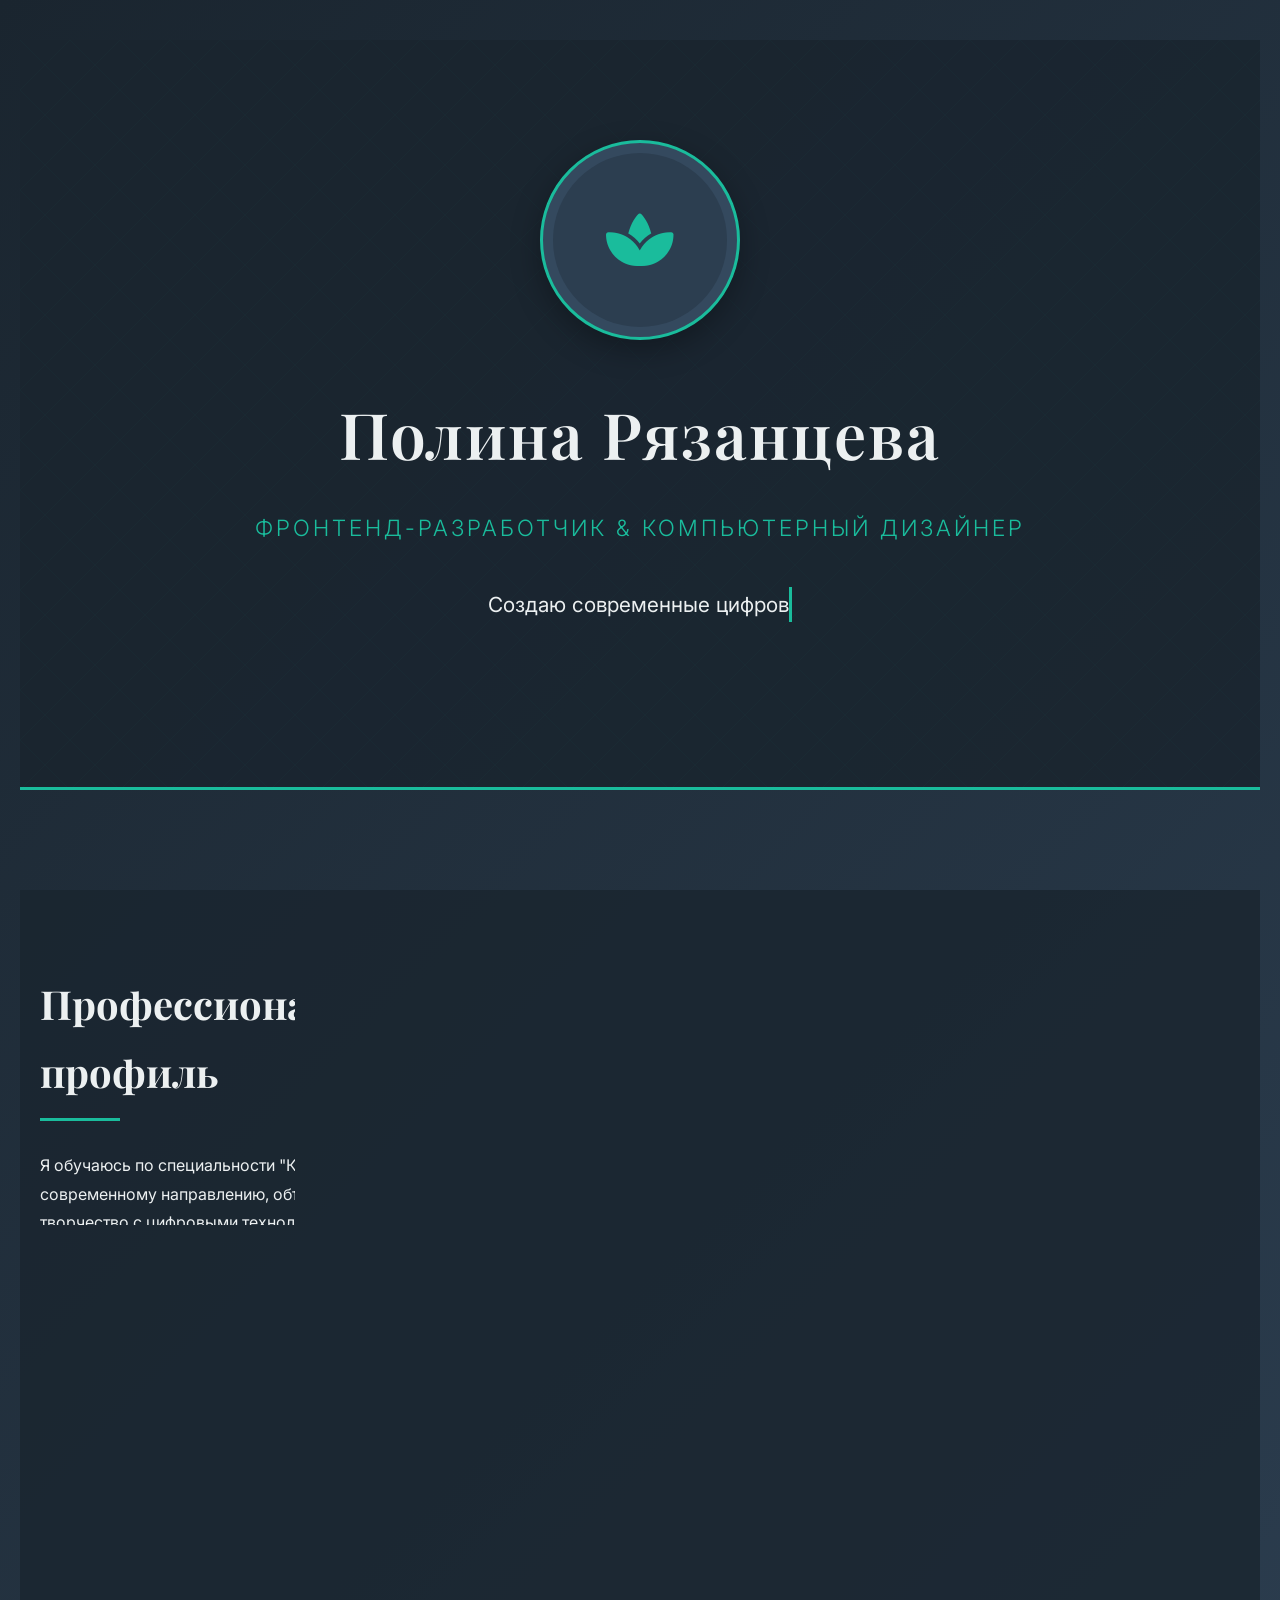
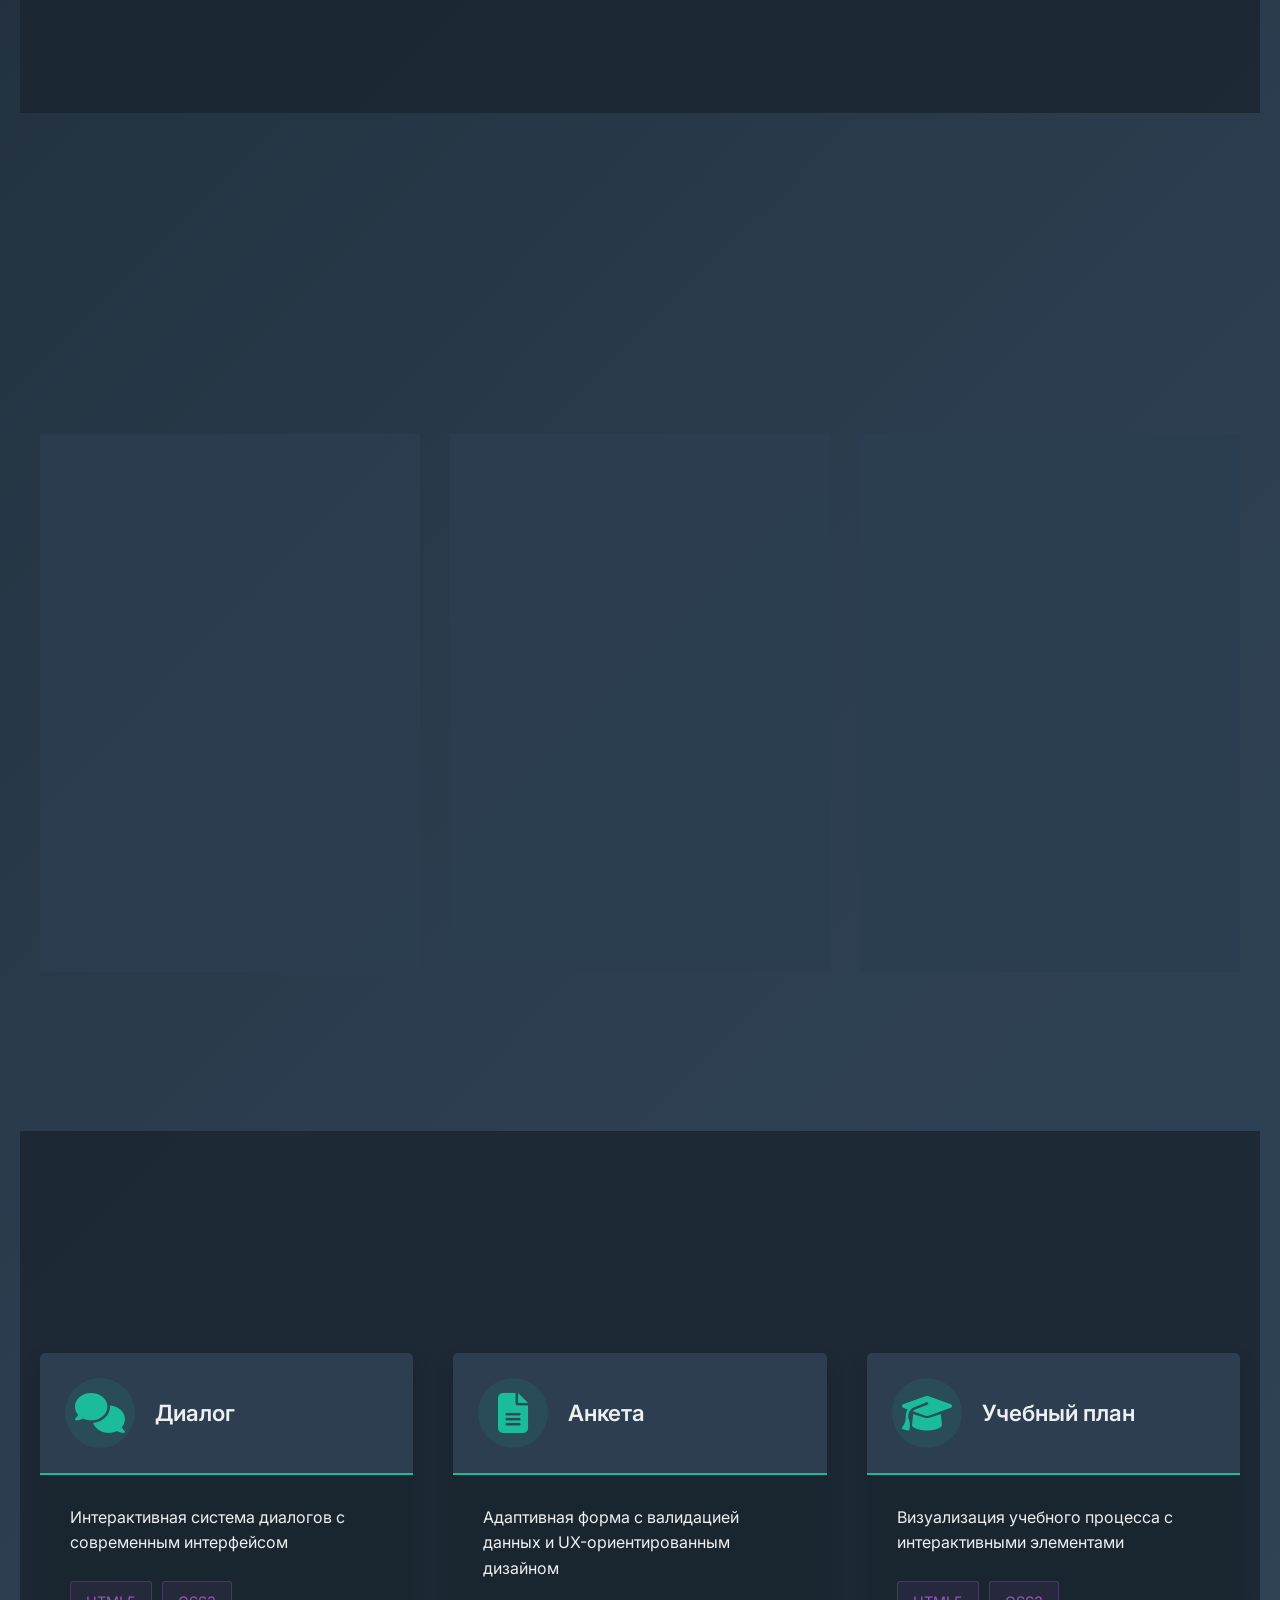
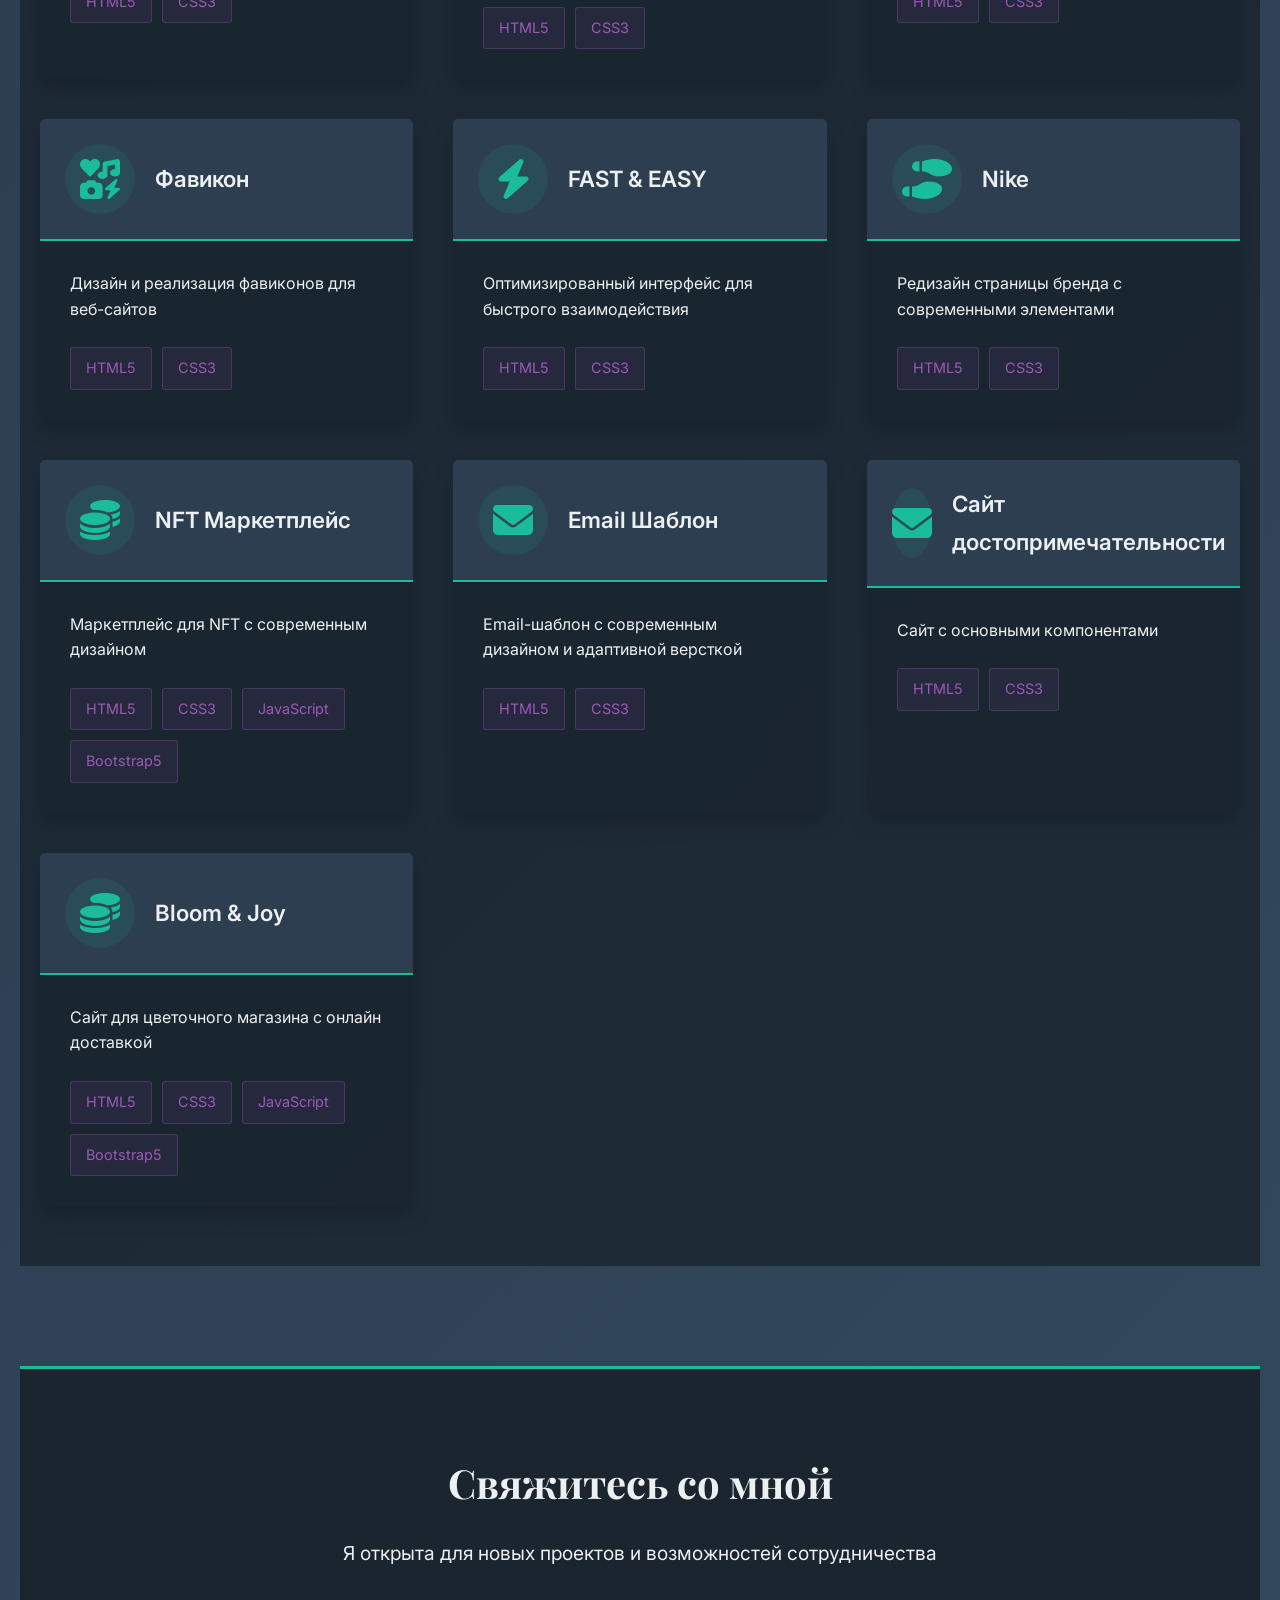
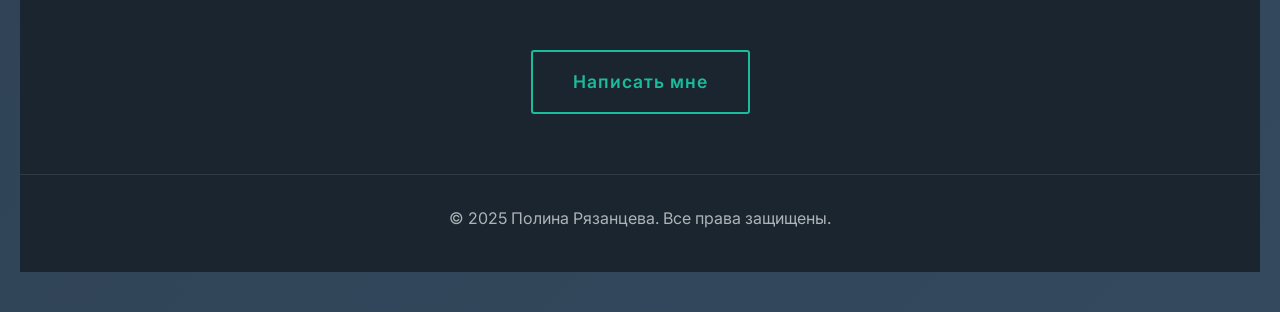
==== commit 44d830a2: "Update index.html" ====
--- a/index.html
+++ b/index.html
@@ -726,6 +726,38 @@
                         </div>
                     </div>
                 </a>
+                 <a href="projects/project 13" class="project-card fade-in">
+                    <div class="project-header">
+                        <div class="project-icon">
+                            <i class="fas fa-envelope"></i>
+                        </div>
+                        <div class="project-title">Сайт достопримечательности</div>
+                    </div>
+                    <div class="project-body">
+                        <p class="project-description">Сайт с основными компонентами</p>
+                        <div class="project-tech">
+                            <span class="tech-tag">HTML5</span>
+                            <span class="tech-tag">CSS3</span>
+                        </div>
+                    </div>
+                </a>
+                 <a href="projects/project 14" class="project-card fade-in">
+                    <div class="project-header">
+                        <div class="project-icon">
+                            <i class="fas fa-coins"></i>
+                        </div>
+                        <div class="project-title">Bloom & Joy</div>
+                    </div>
+                    <div class="project-body">
+                        <p class="project-description">Сайт для цветочного магазина с онлайн доставкой</p>
+                        <div class="project-tech">
+                            <span class="tech-tag">HTML5</span>
+                            <span class="tech-tag">CSS3</span>
+                            <span class="tech-tag">JavaScript</span>
+                            <span class="tech-tag">Bootstrap5</span>
+                        </div>
+                    </div>
+                </a>
             </div>
         </section>
         
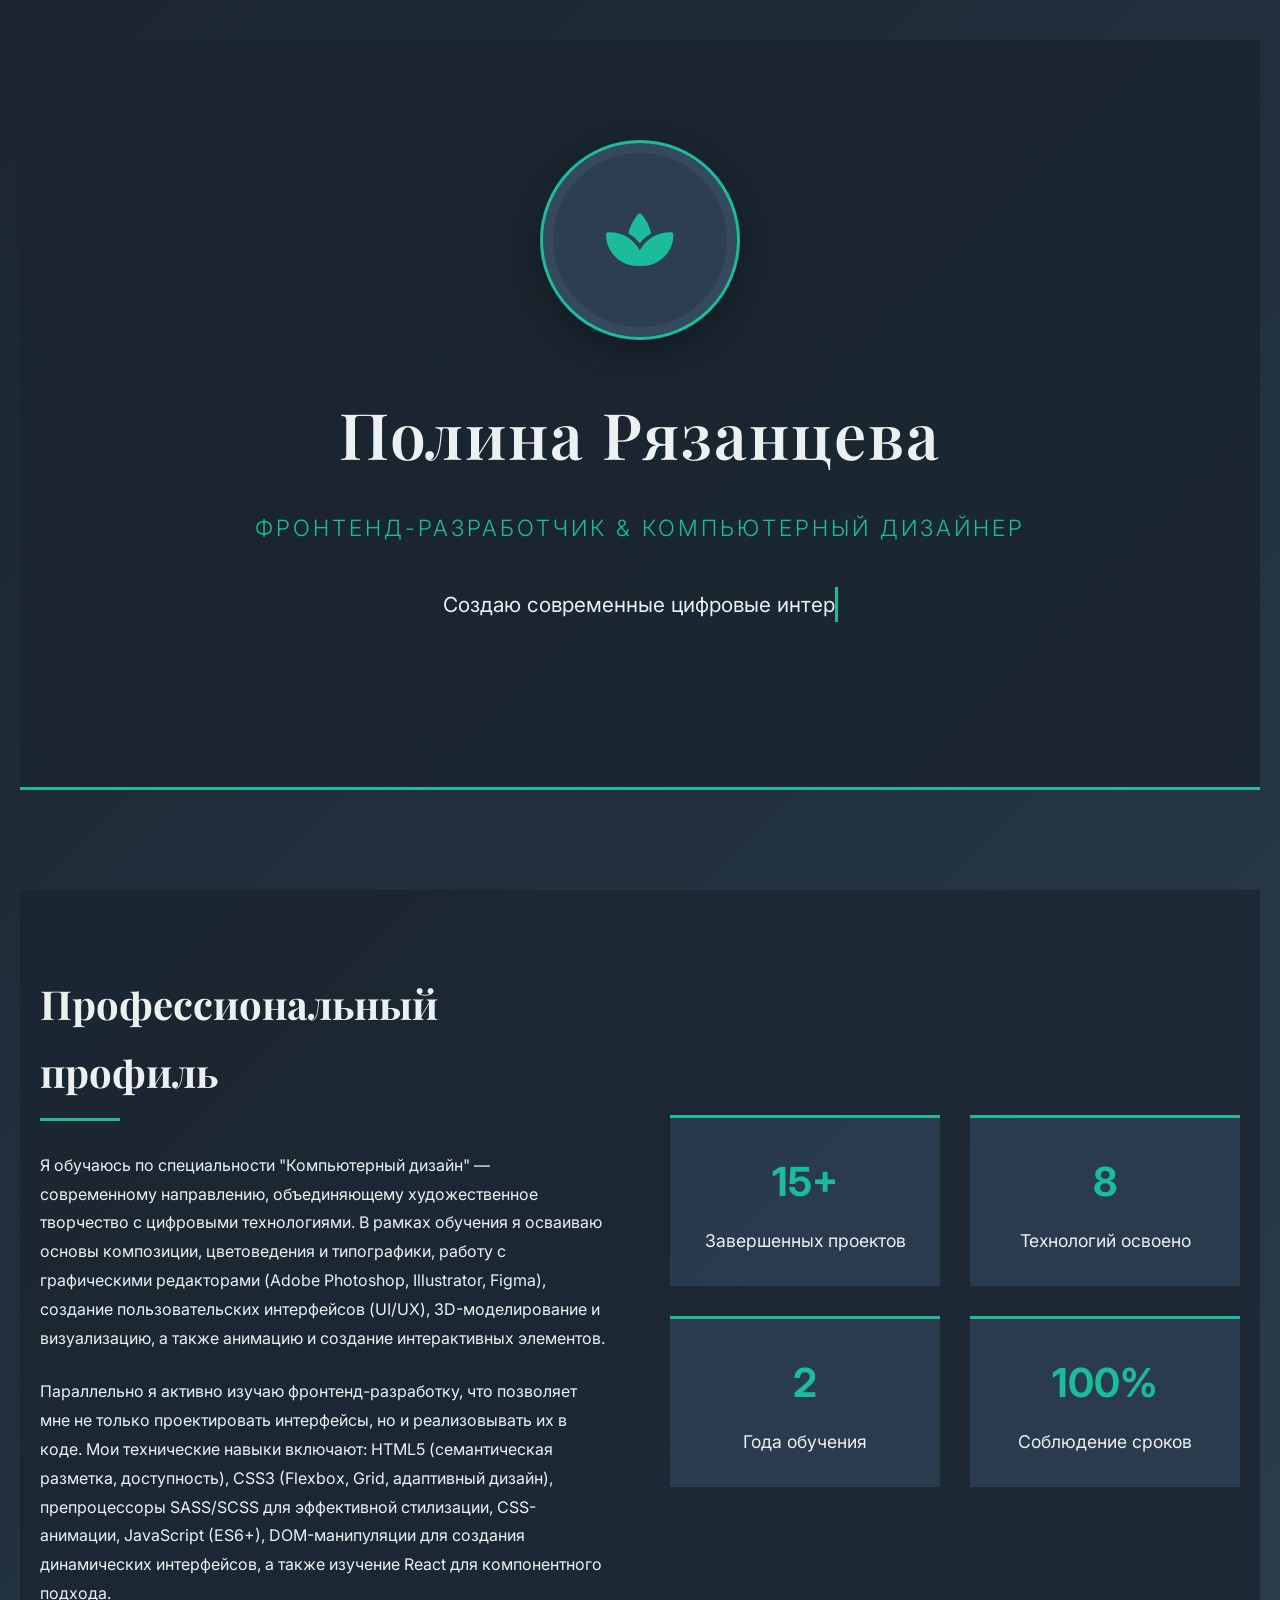
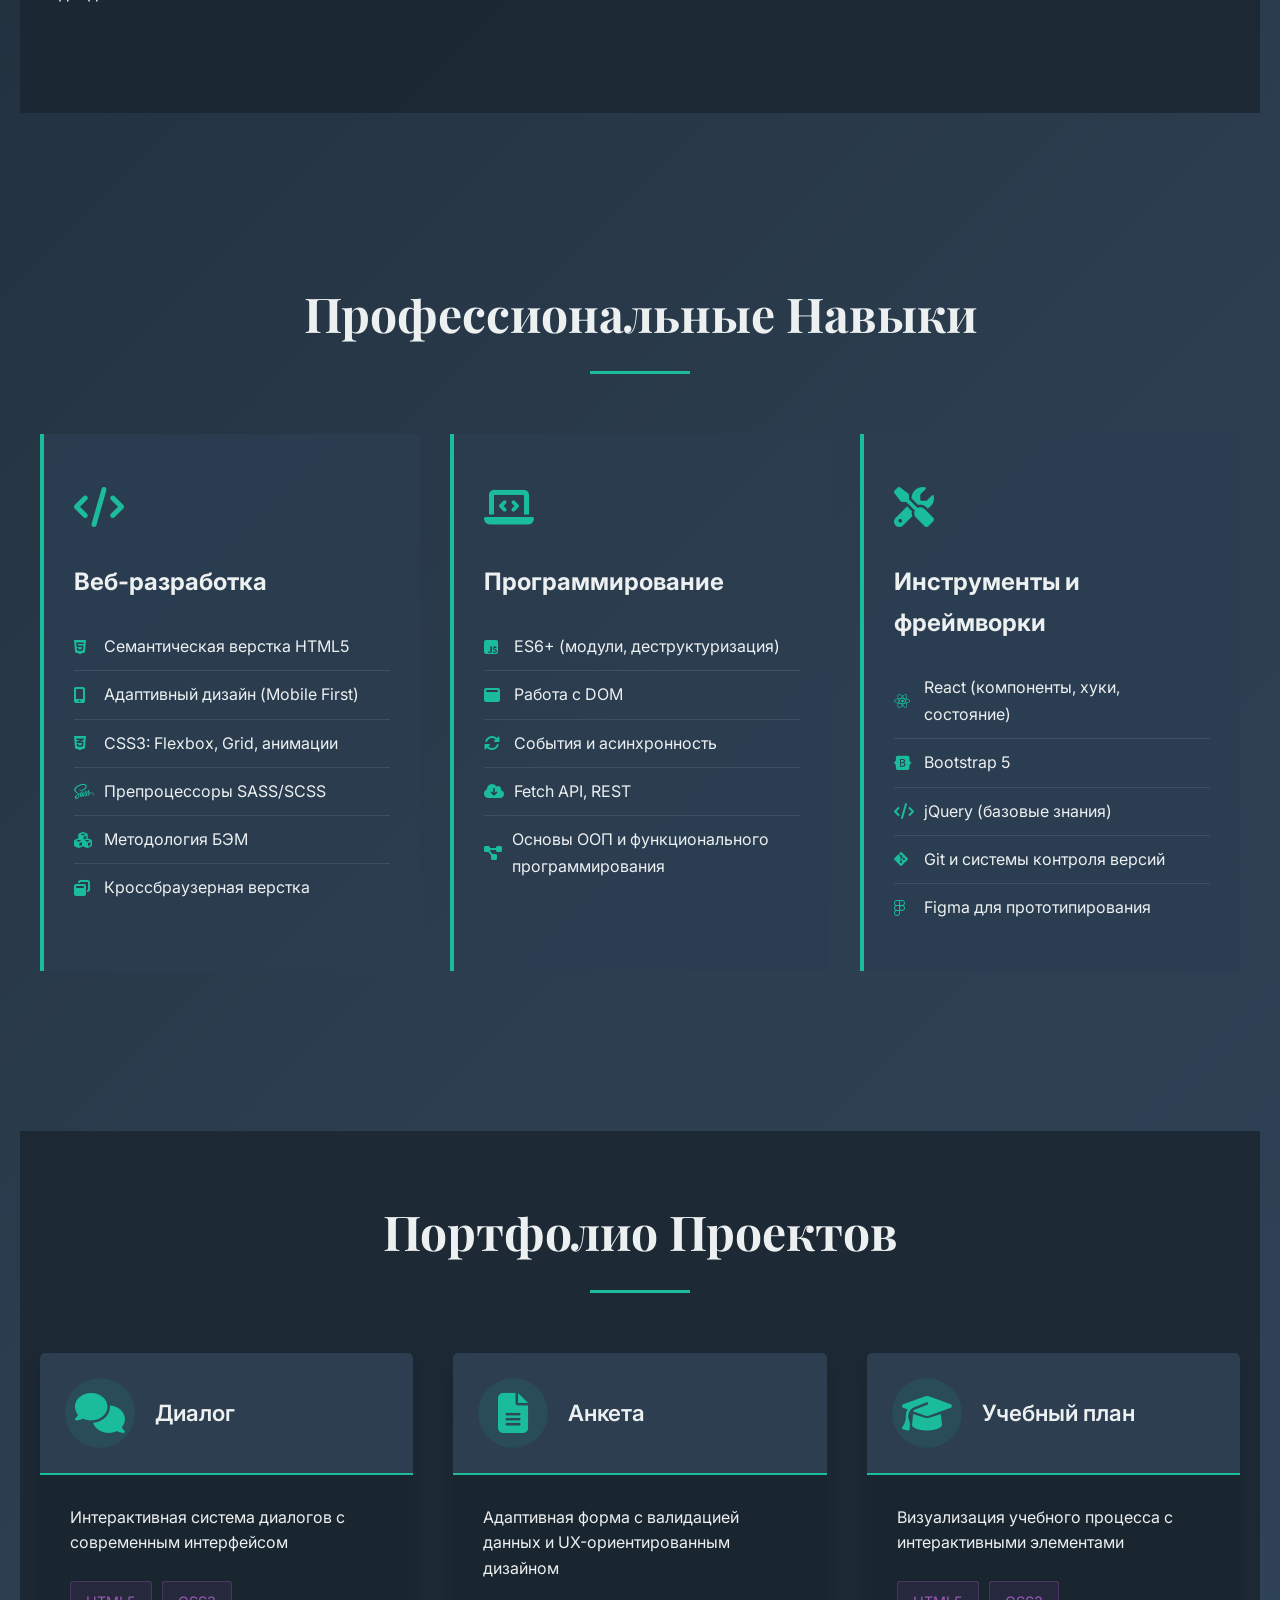
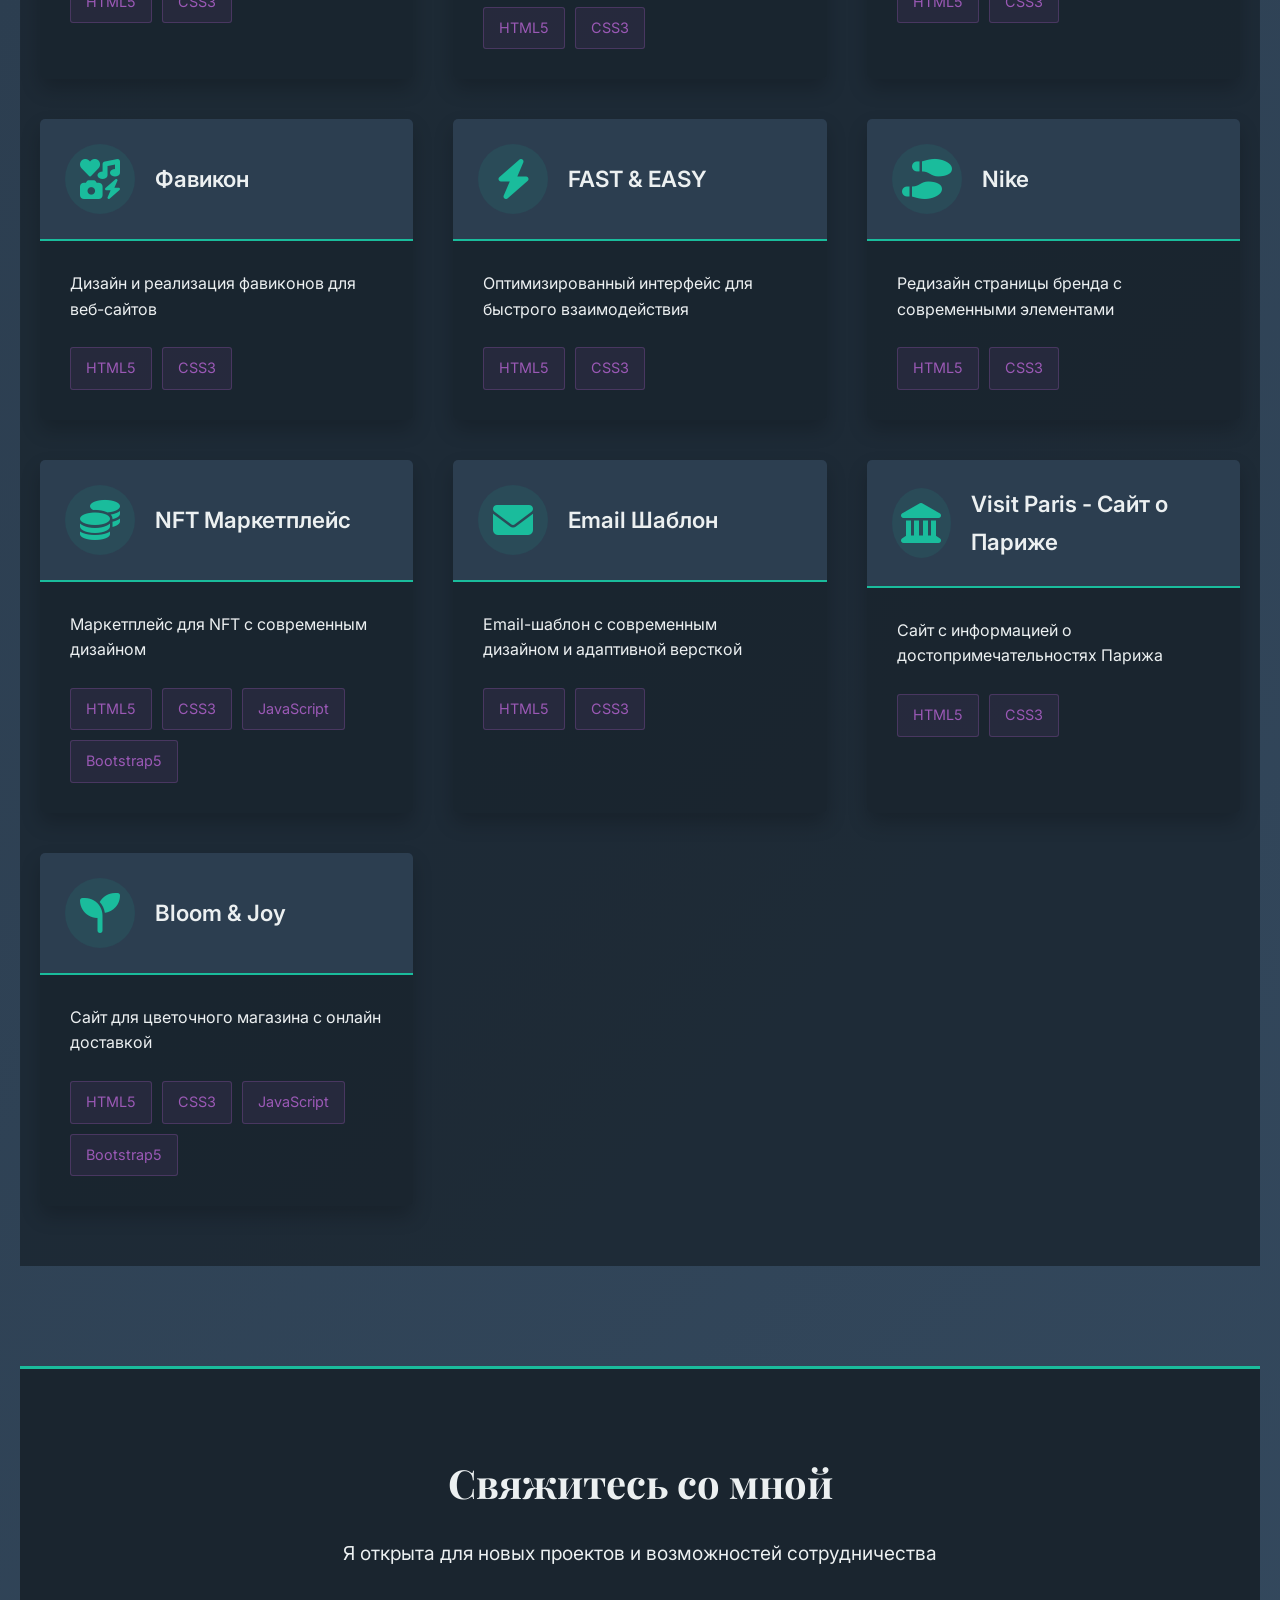
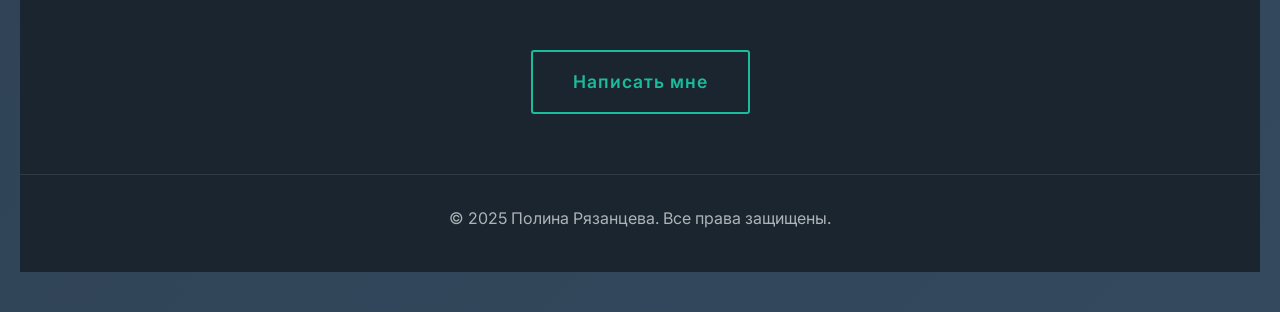
==== commit 7b6630c2: "Update index.html" ====
--- a/index.html
+++ b/index.html
@@ -726,38 +726,38 @@
                         </div>
                     </div>
                 </a>
-                 <a href="projects/project 13" class="project-card fade-in">
-                    <div class="project-header">
-                        <div class="project-icon">
-                            <i class="fas fa-envelope"></i>
-                        </div>
-                        <div class="project-title">Сайт достопримечательности</div>
-                    </div>
-                    <div class="project-body">
-                        <p class="project-description">Сайт с основными компонентами</p>
-                        <div class="project-tech">
-                            <span class="tech-tag">HTML5</span>
-                            <span class="tech-tag">CSS3</span>
-                        </div>
-                    </div>
-                </a>
-                 <a href="projects/project 14" class="project-card fade-in">
-                    <div class="project-header">
-                        <div class="project-icon">
-                            <i class="fas fa-coins"></i>
-                        </div>
-                        <div class="project-title">Bloom & Joy</div>
-                    </div>
-                    <div class="project-body">
-                        <p class="project-description">Сайт для цветочного магазина с онлайн доставкой</p>
-                        <div class="project-tech">
-                            <span class="tech-tag">HTML5</span>
-                            <span class="tech-tag">CSS3</span>
-                            <span class="tech-tag">JavaScript</span>
-                            <span class="tech-tag">Bootstrap5</span>
-                        </div>
-                    </div>
-                </a>
+                     <a href="projects/project 13" class="project-card fade-in">
+        <div class="project-header">
+            <div class="project-icon">
+                <i class="fas fa-landmark"></i> <!-- Иконка достопримечательности -->
+            </div>
+            <div class="project-title">Visit Paris - Сайт о Париже</div> <!-- Измененное название -->
+        </div>
+        <div class="project-body">
+            <p class="project-description">Сайт с информацией о достопримечательностях Парижа</p> <!-- Обновленное описание -->
+            <div class="project-tech">
+                <span class="tech-tag">HTML5</span>
+                <span class="tech-tag">CSS3</span>
+            </div>
+        </div>
+    </a>
+                <a href="projects/project 14" class="project-card fade-in">
+    <div class="project-header">
+        <div class="project-icon">
+            <i class="fas fa-seedling"></i> <!-- Иконка растения/цветка -->
+        </div>
+        <div class="project-title">Bloom & Joy</div>
+    </div>
+    <div class="project-body">
+        <p class="project-description">Сайт для цветочного магазина с онлайн доставкой</p>
+        <div class="project-tech">
+            <span class="tech-tag">HTML5</span>
+            <span class="tech-tag">CSS3</span>
+            <span class="tech-tag">JavaScript</span>
+            <span class="tech-tag">Bootstrap5</span>
+        </div>
+    </div>
+</a>
             </div>
         </section>
         
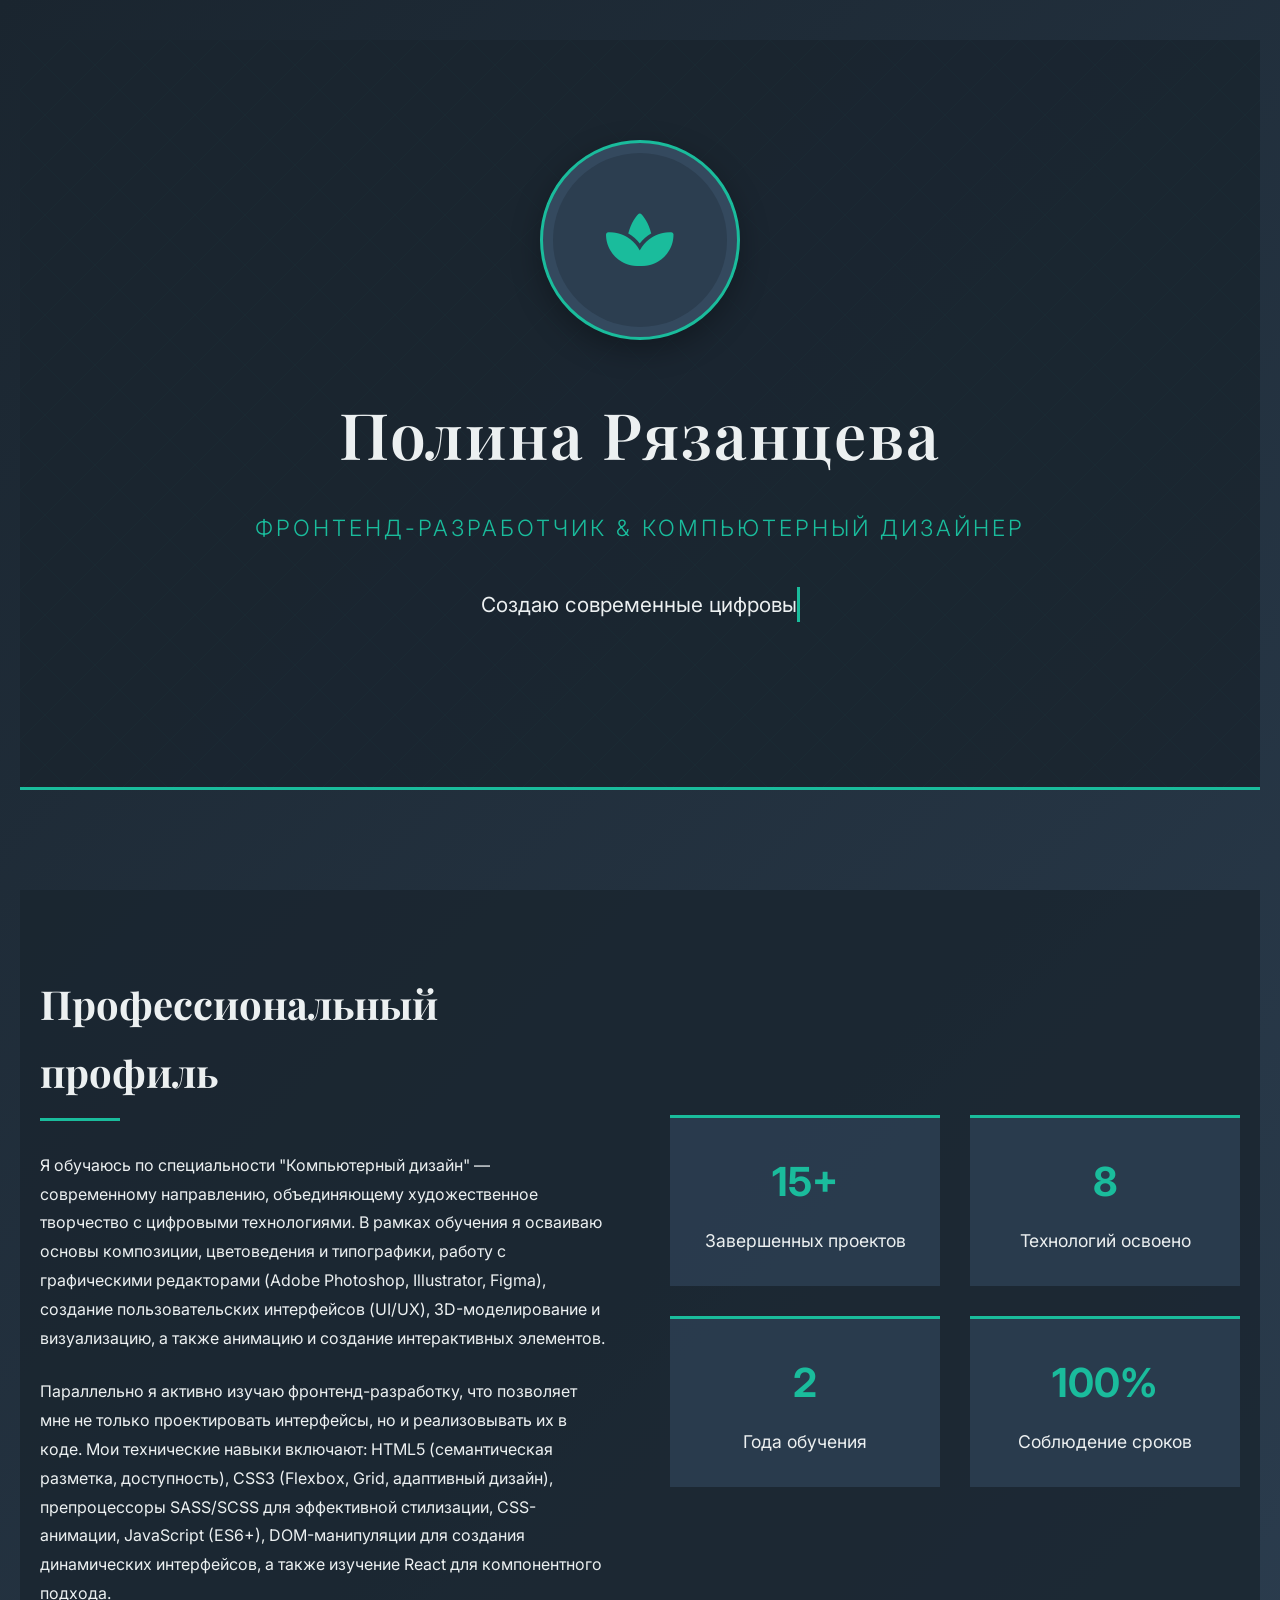
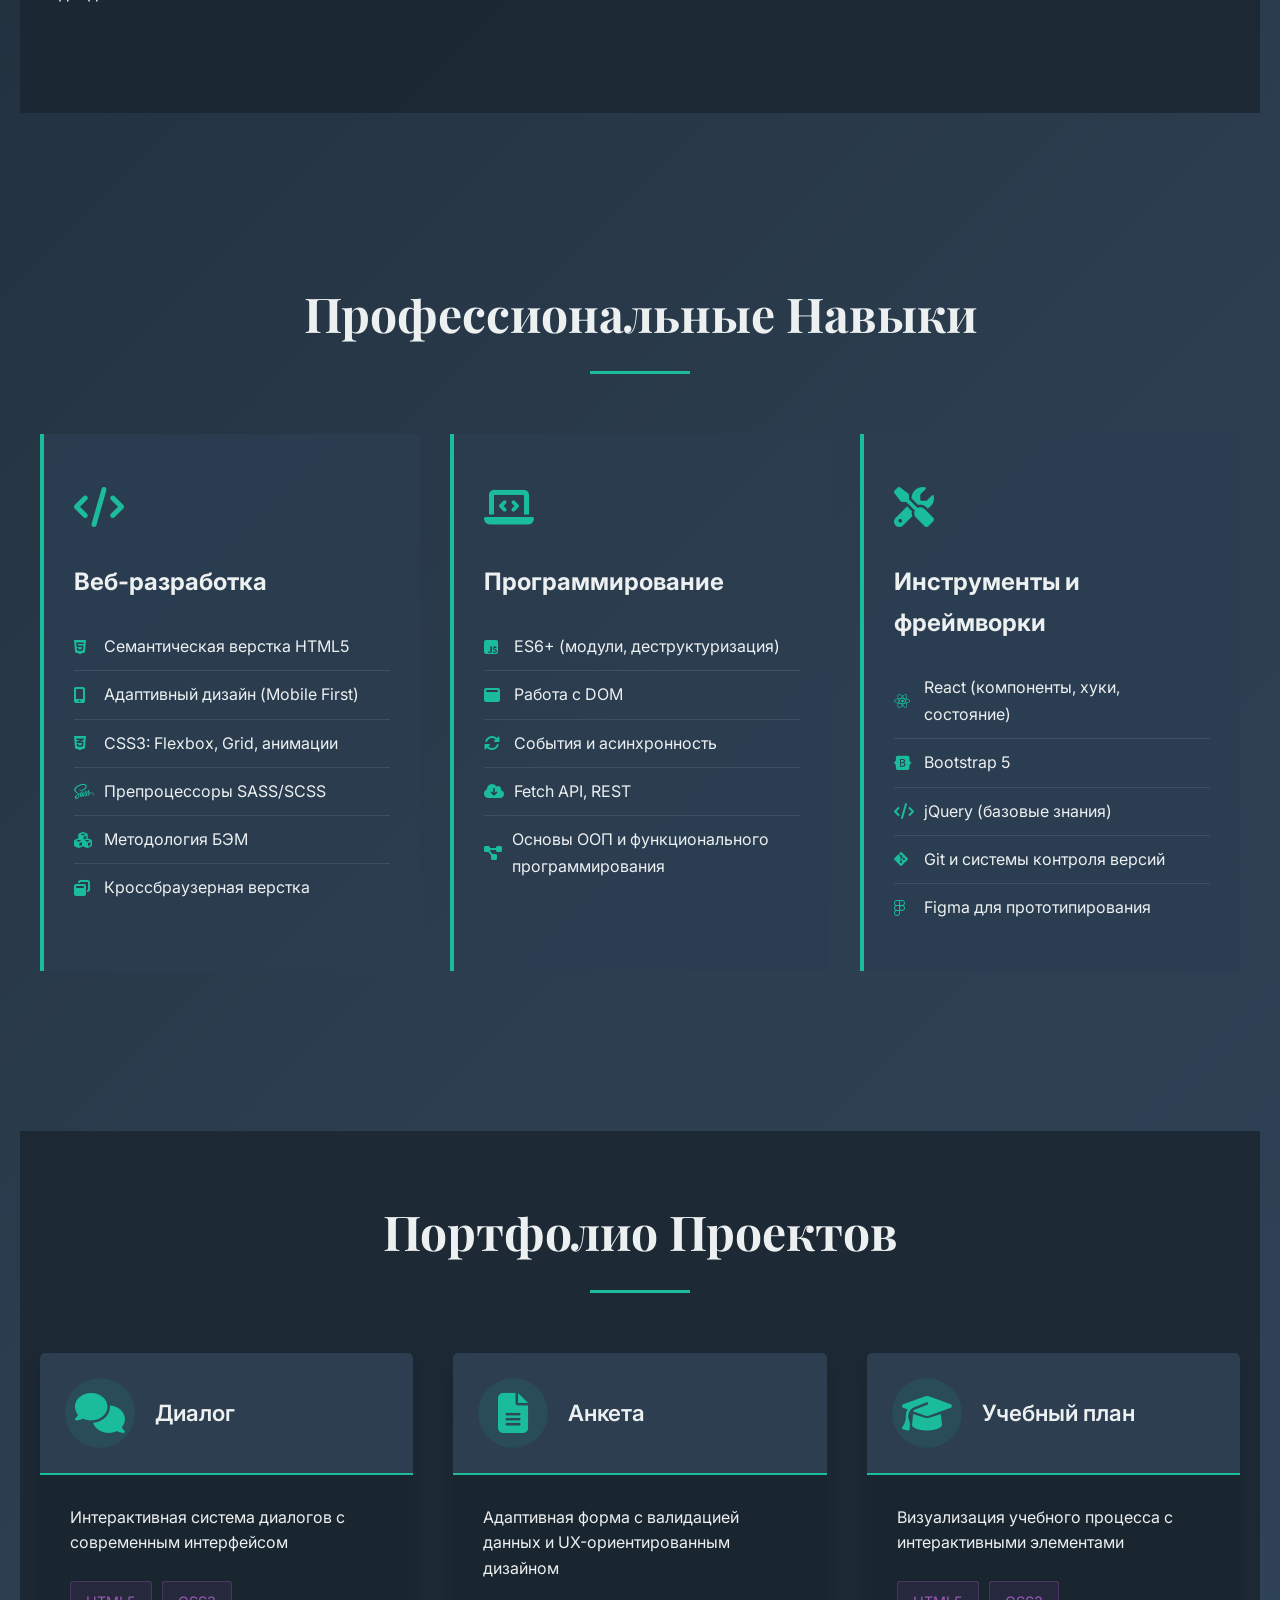
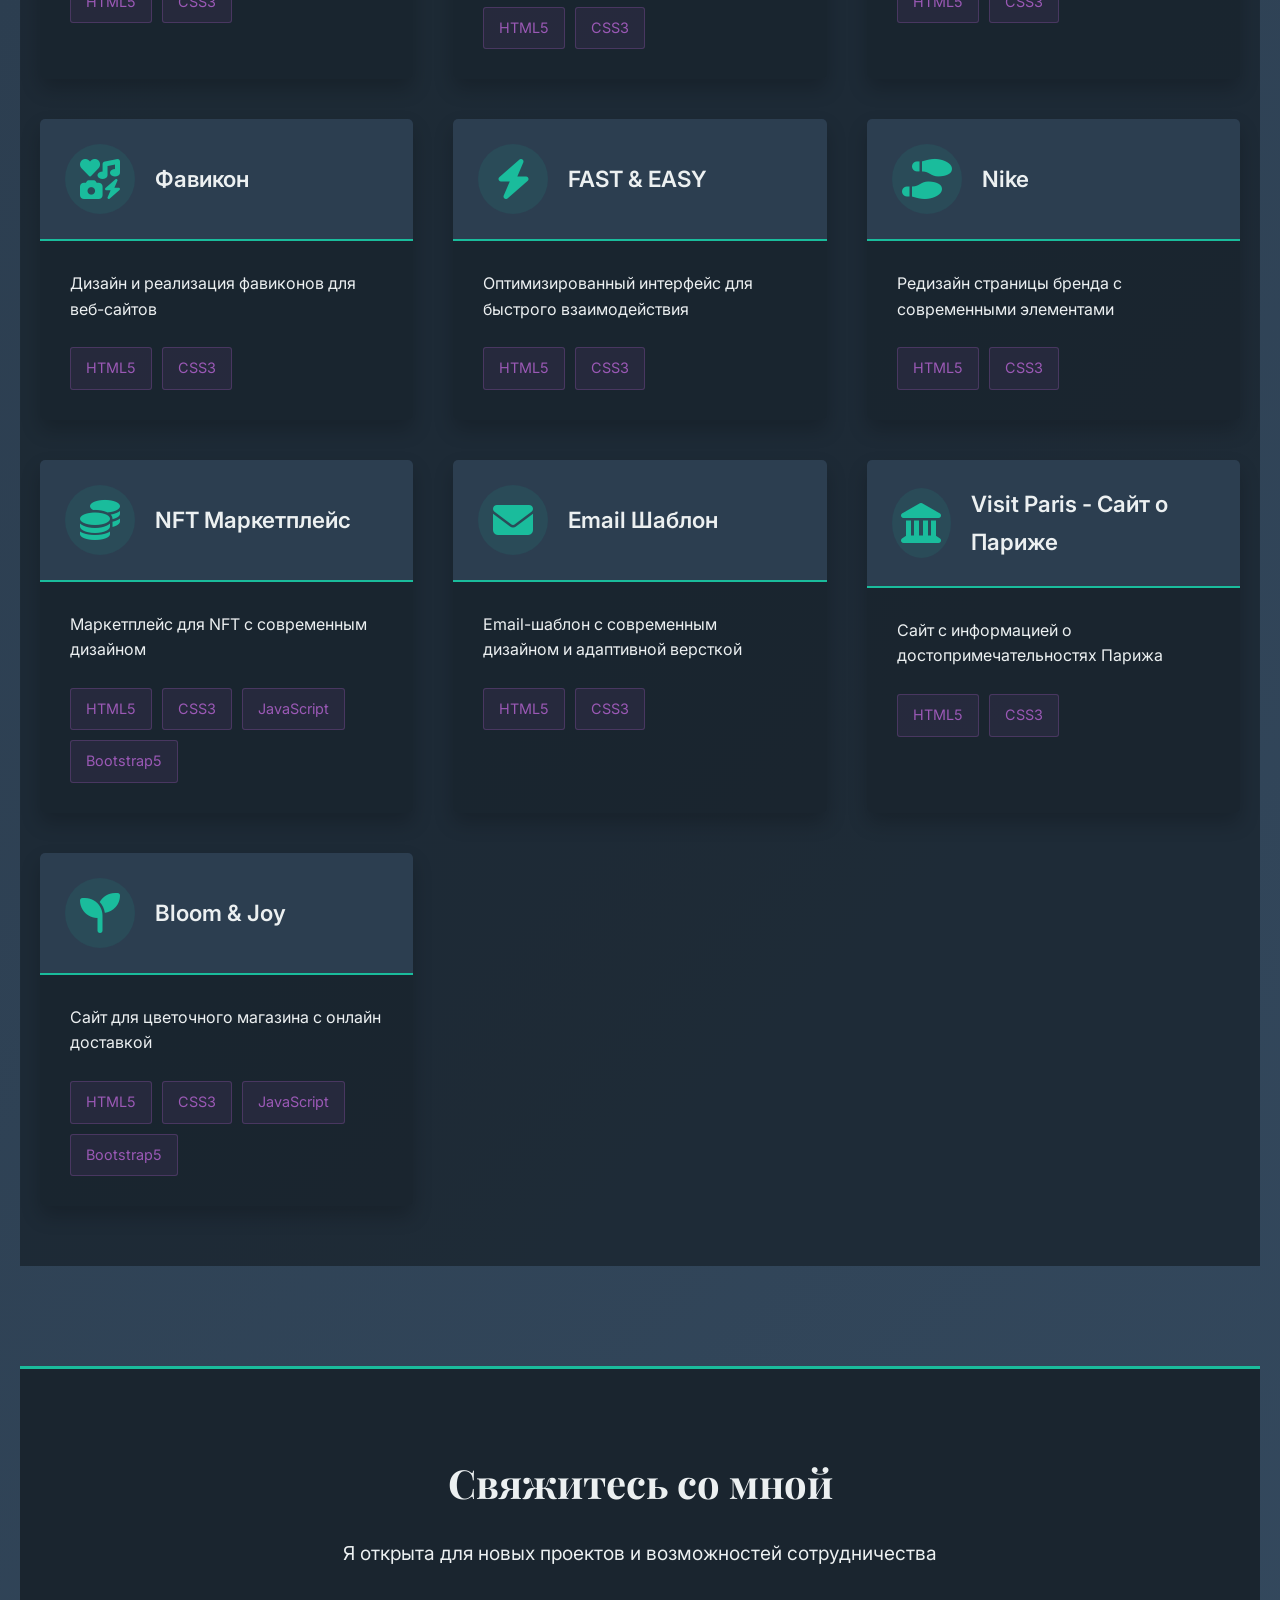
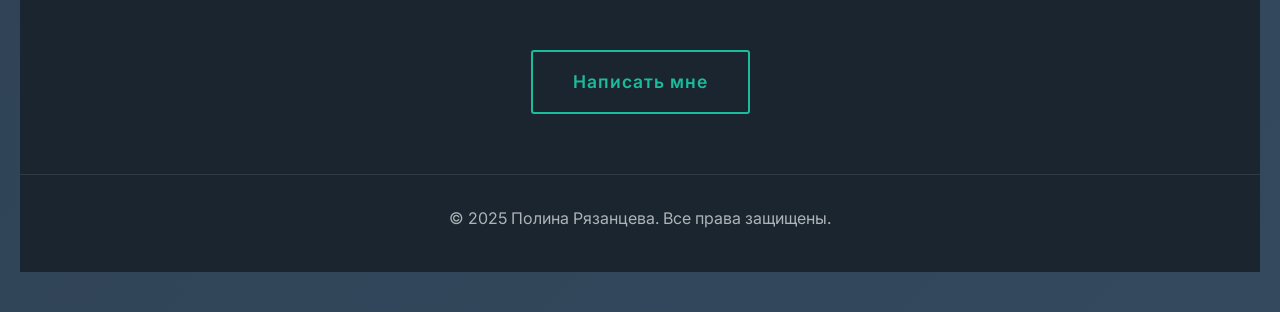
==== commit e0d05730: "Update index.html" ====
--- a/index.html
+++ b/index.html
@@ -729,12 +729,12 @@
                      <a href="projects/project 13" class="project-card fade-in">
         <div class="project-header">
             <div class="project-icon">
-                <i class="fas fa-landmark"></i> <!-- Иконка достопримечательности -->
+                <i class="fas fa-landmark"></i> 
             </div>
-            <div class="project-title">Visit Paris - Сайт о Париже</div> <!-- Измененное название -->
+            <div class="project-title">Visit Paris - Сайт о Париже</div> 
         </div>
         <div class="project-body">
-            <p class="project-description">Сайт с информацией о достопримечательностях Парижа</p> <!-- Обновленное описание -->
+            <p class="project-description">Сайт с информацией о достопримечательностях Парижа</p> 
             <div class="project-tech">
                 <span class="tech-tag">HTML5</span>
                 <span class="tech-tag">CSS3</span>
@@ -744,7 +744,7 @@
                 <a href="projects/project 14" class="project-card fade-in">
     <div class="project-header">
         <div class="project-icon">
-            <i class="fas fa-seedling"></i> <!-- Иконка растения/цветка -->
+            <i class="fas fa-seedling"></i> 
         </div>
         <div class="project-title">Bloom & Joy</div>
     </div>
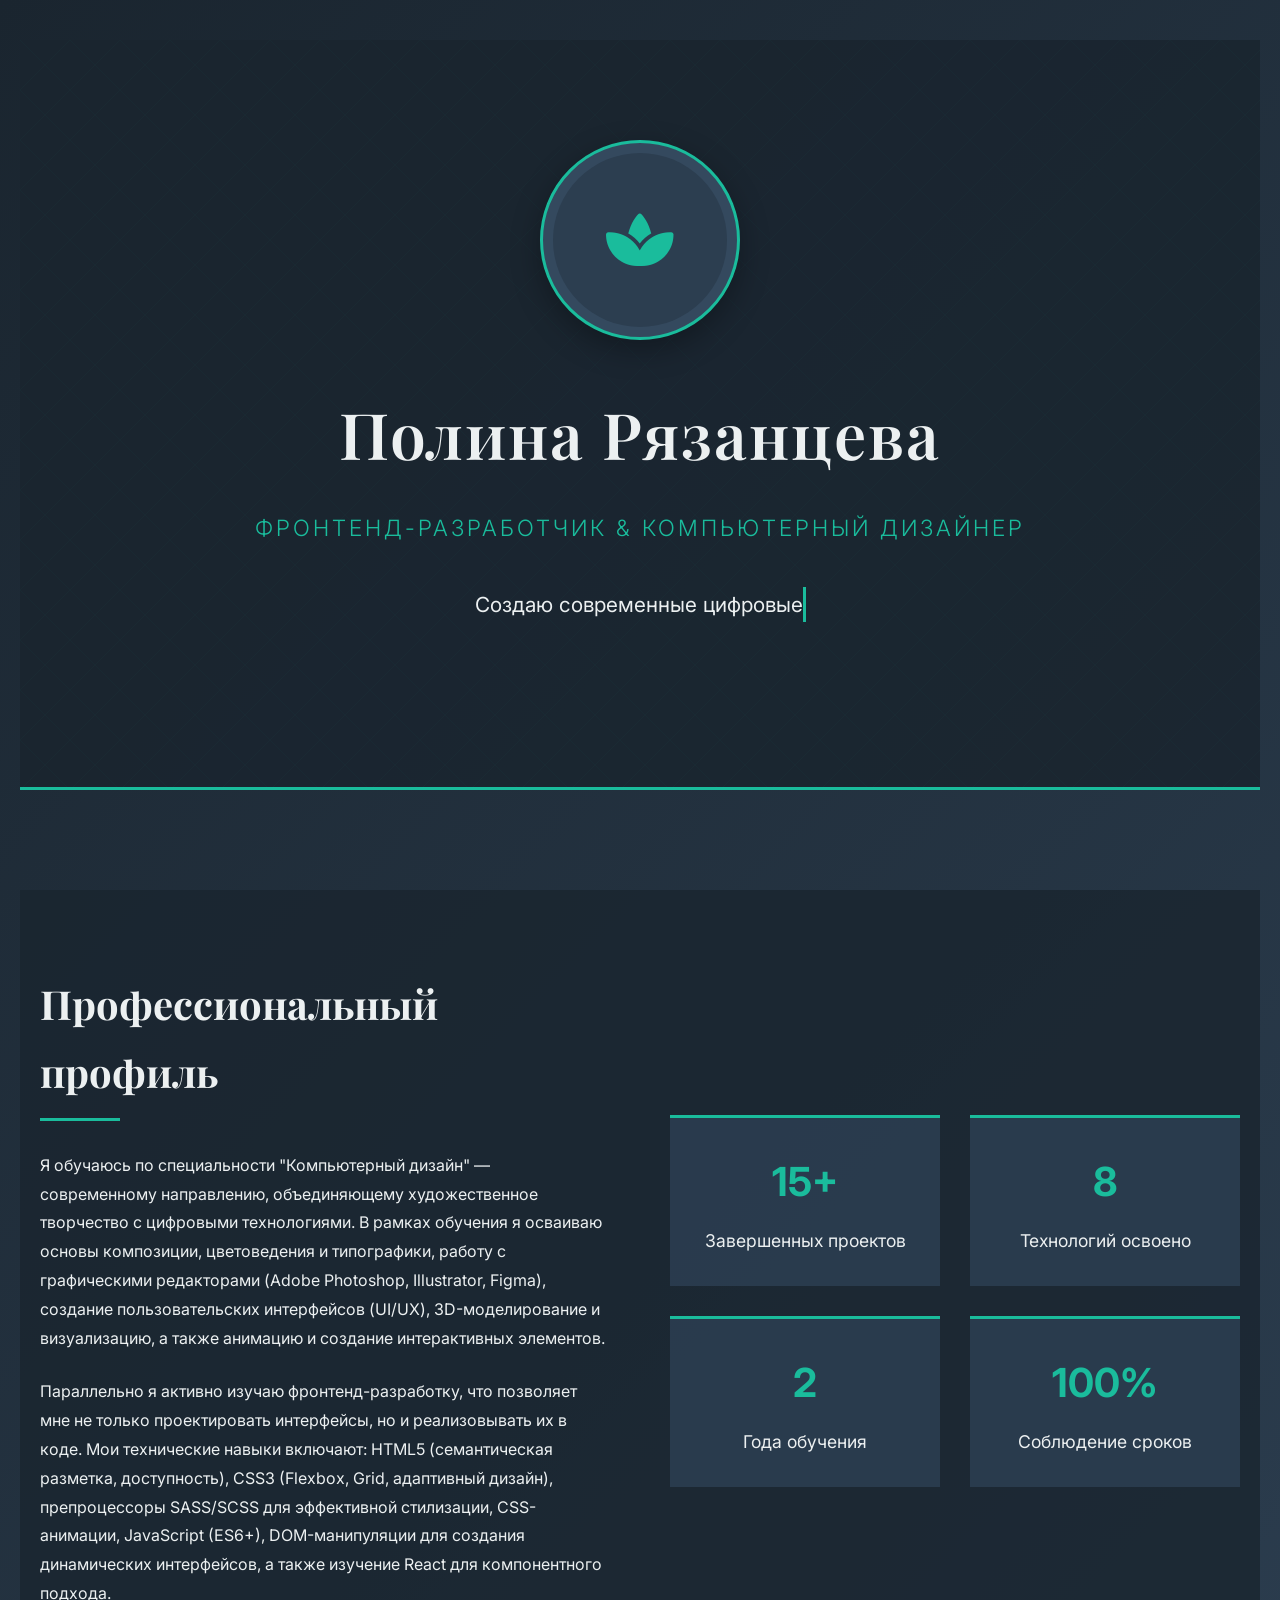
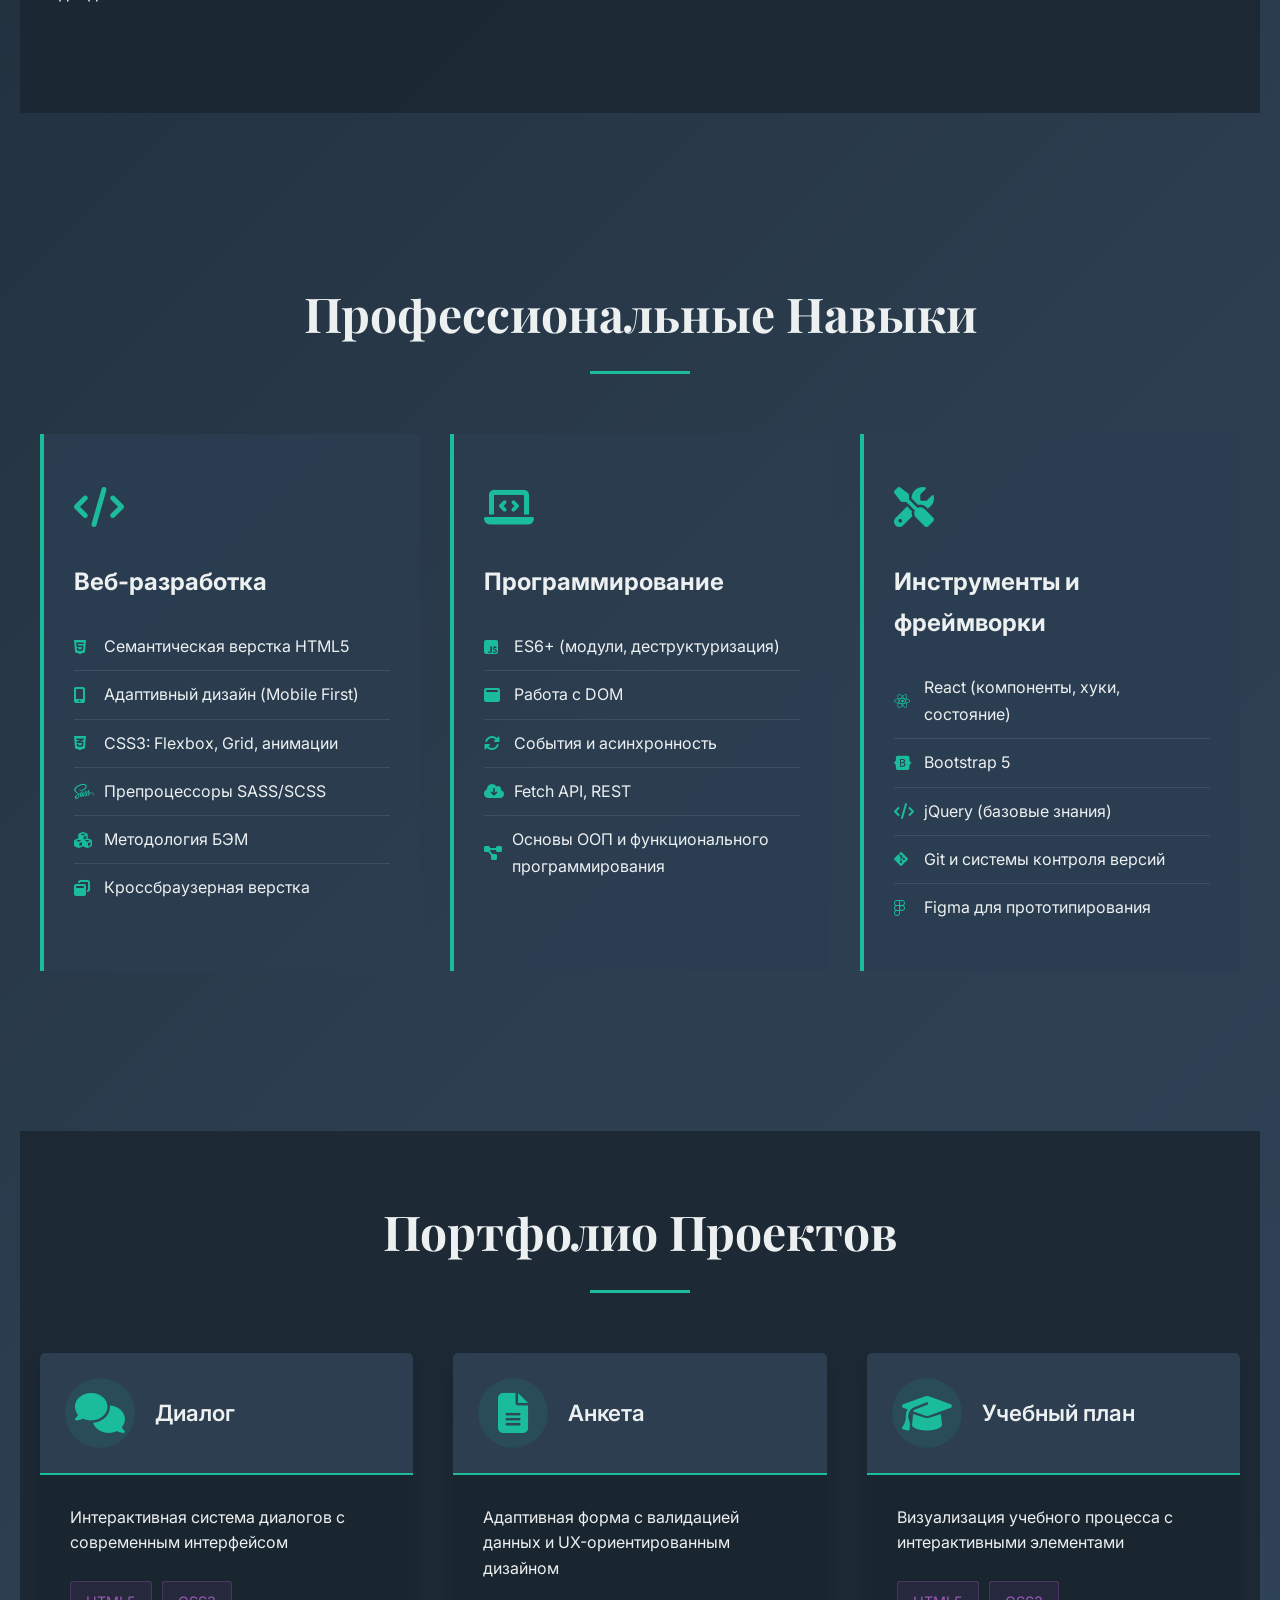
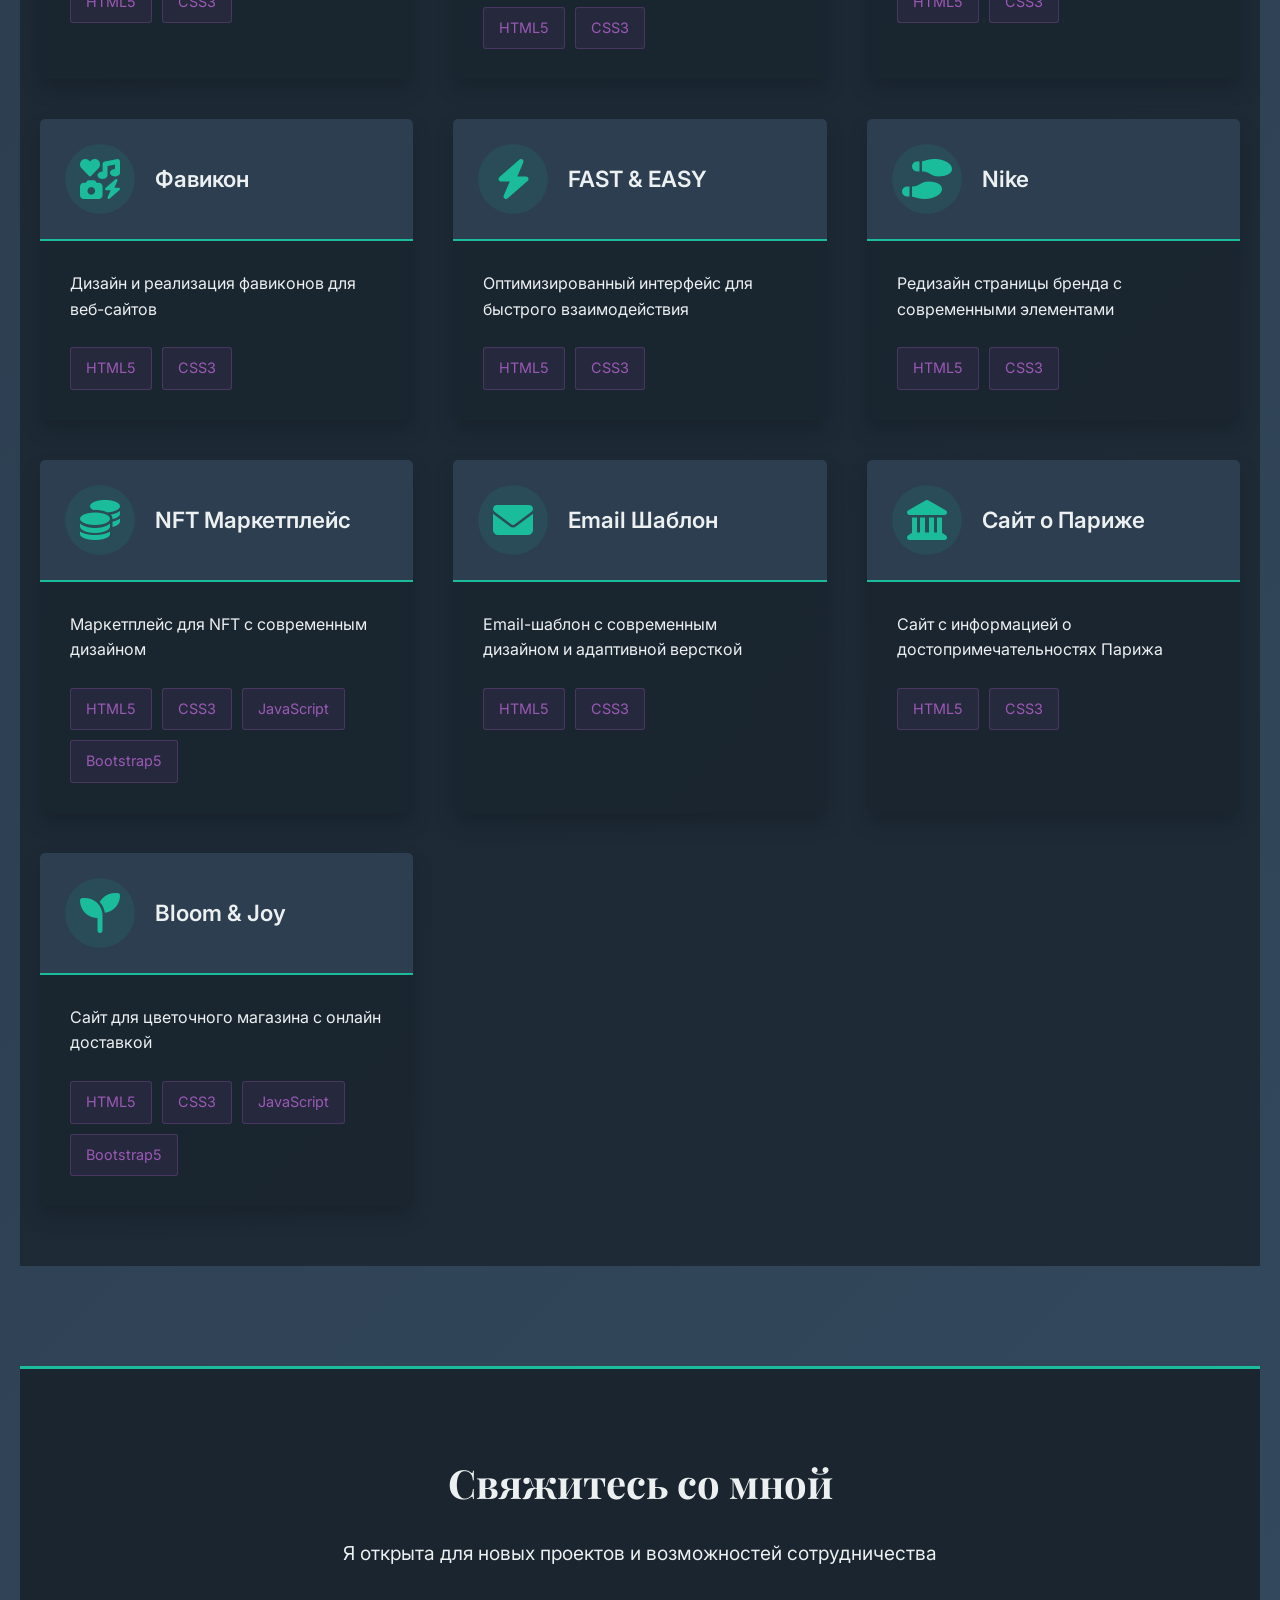
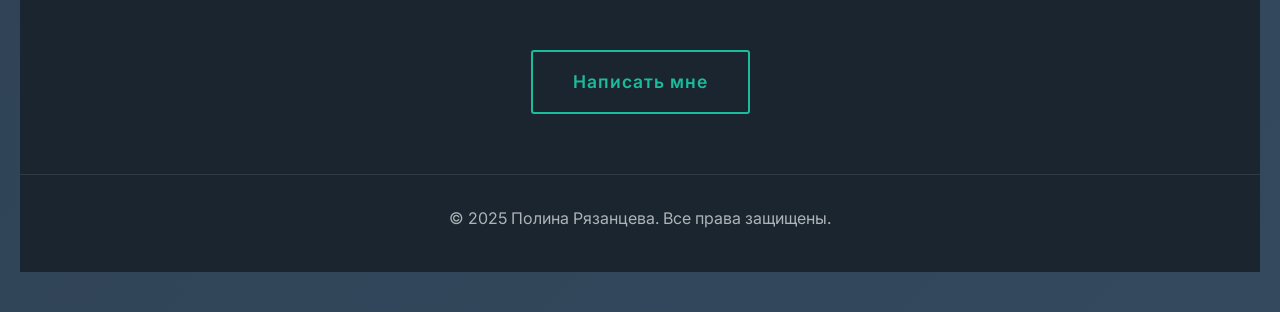
==== commit e0e5b192: "Update index.html" ====
--- a/index.html
+++ b/index.html
@@ -731,7 +731,7 @@
             <div class="project-icon">
                 <i class="fas fa-landmark"></i> 
             </div>
-            <div class="project-title">Visit Paris - Сайт о Париже</div> 
+            <div class="project-title">Сайт о Париже</div> 
         </div>
         <div class="project-body">
             <p class="project-description">Сайт с информацией о достопримечательностях Парижа</p> 
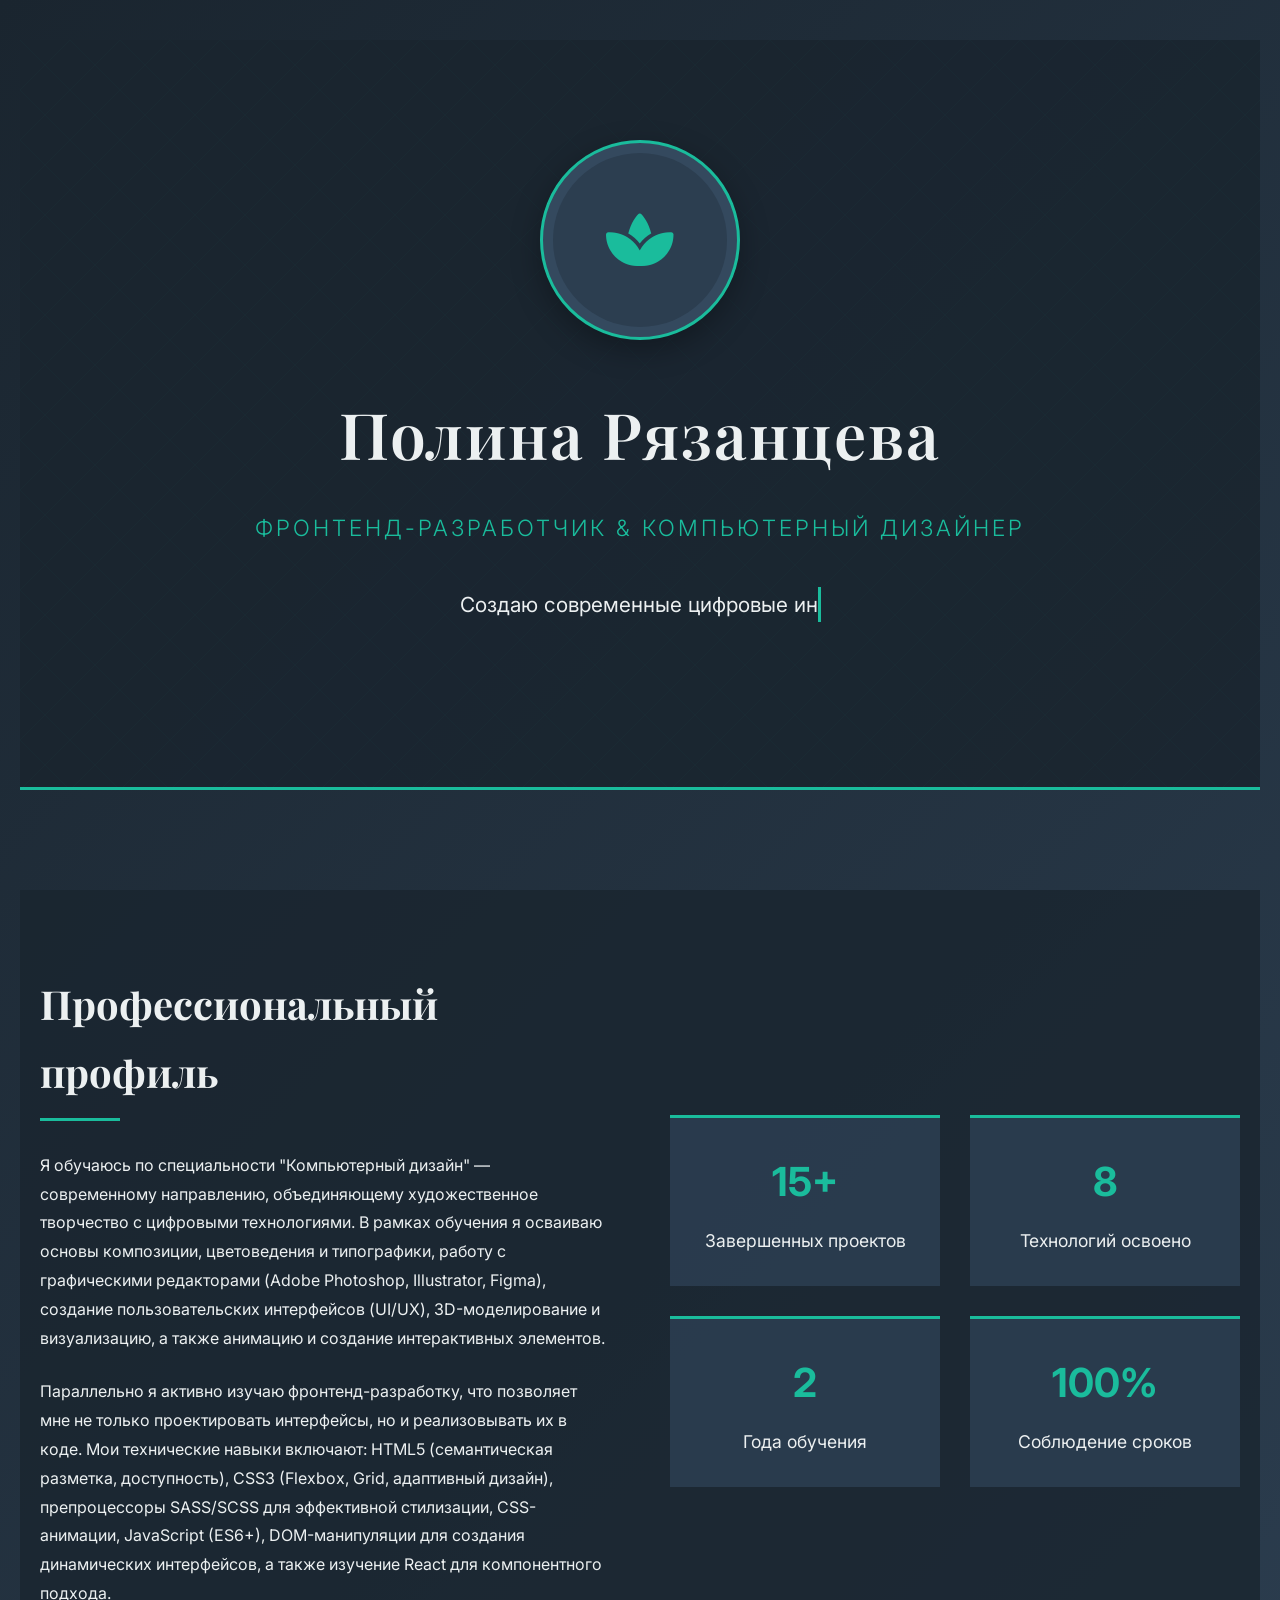
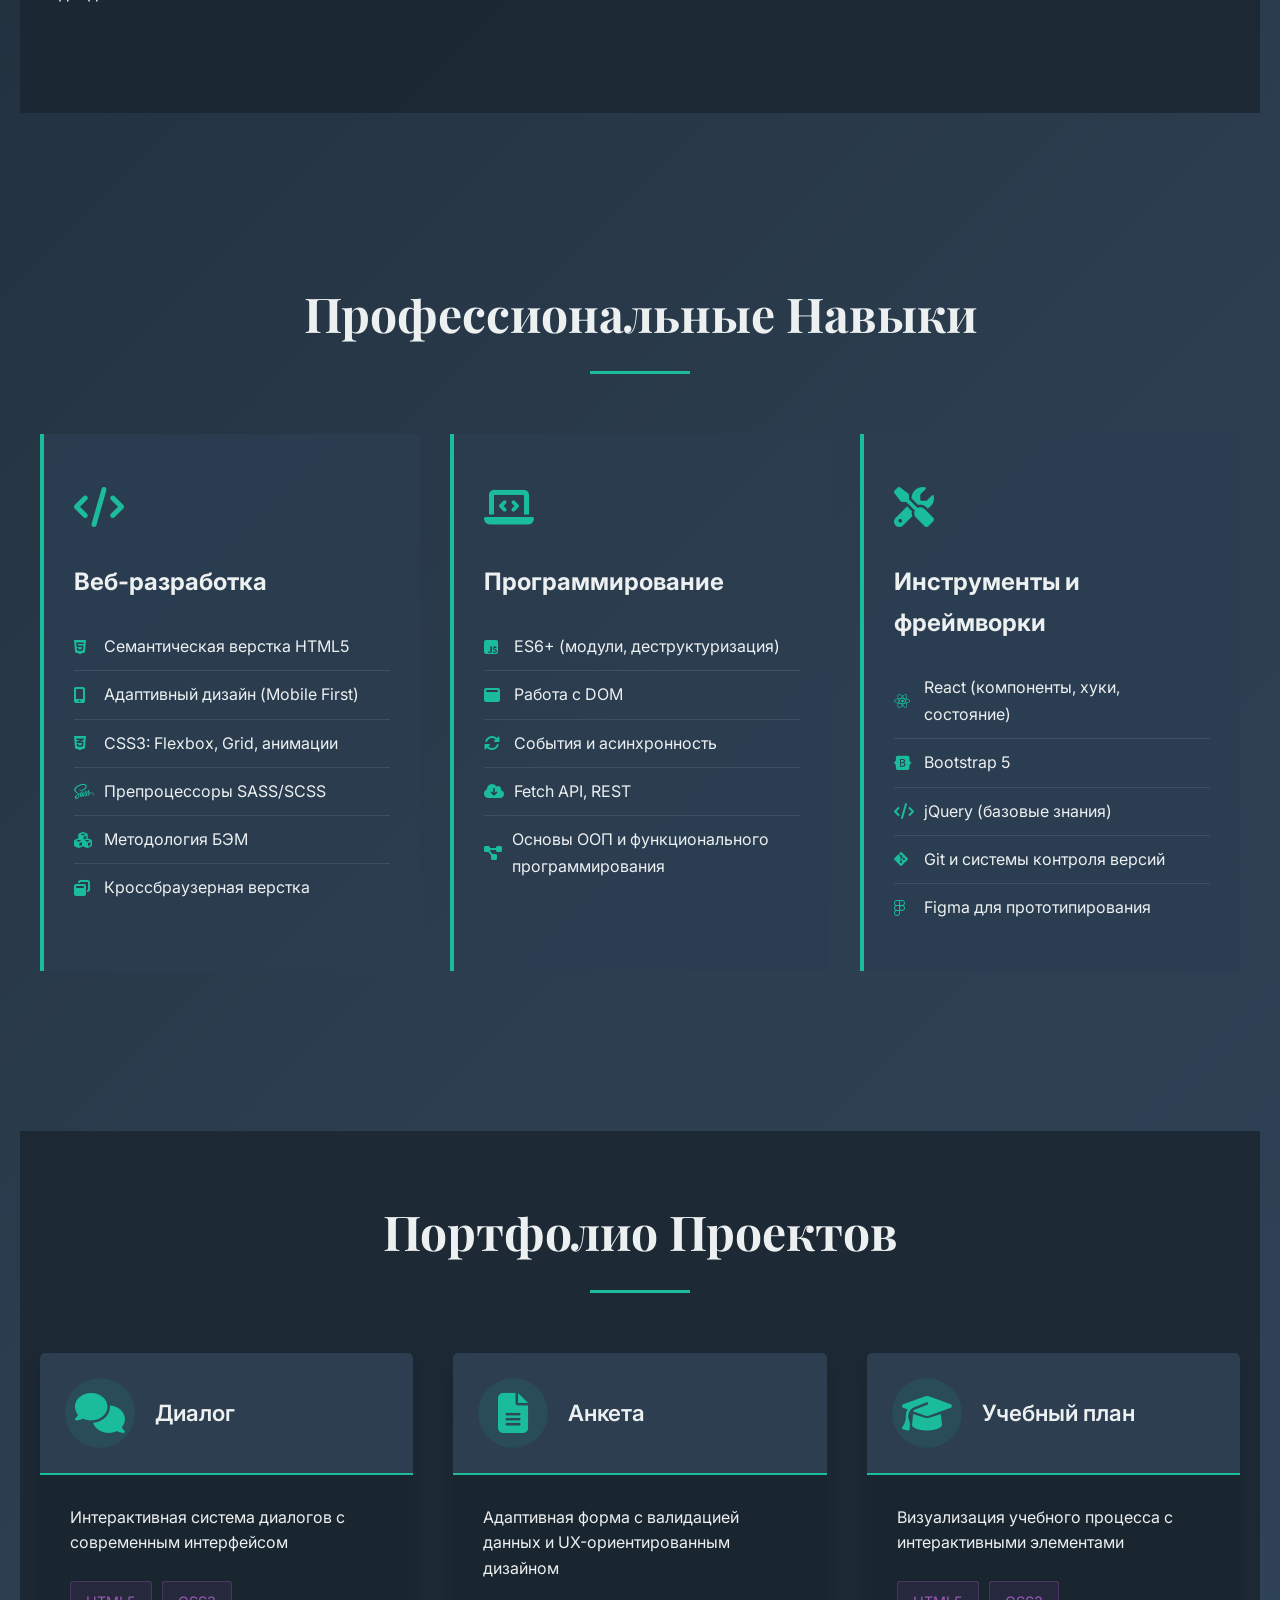
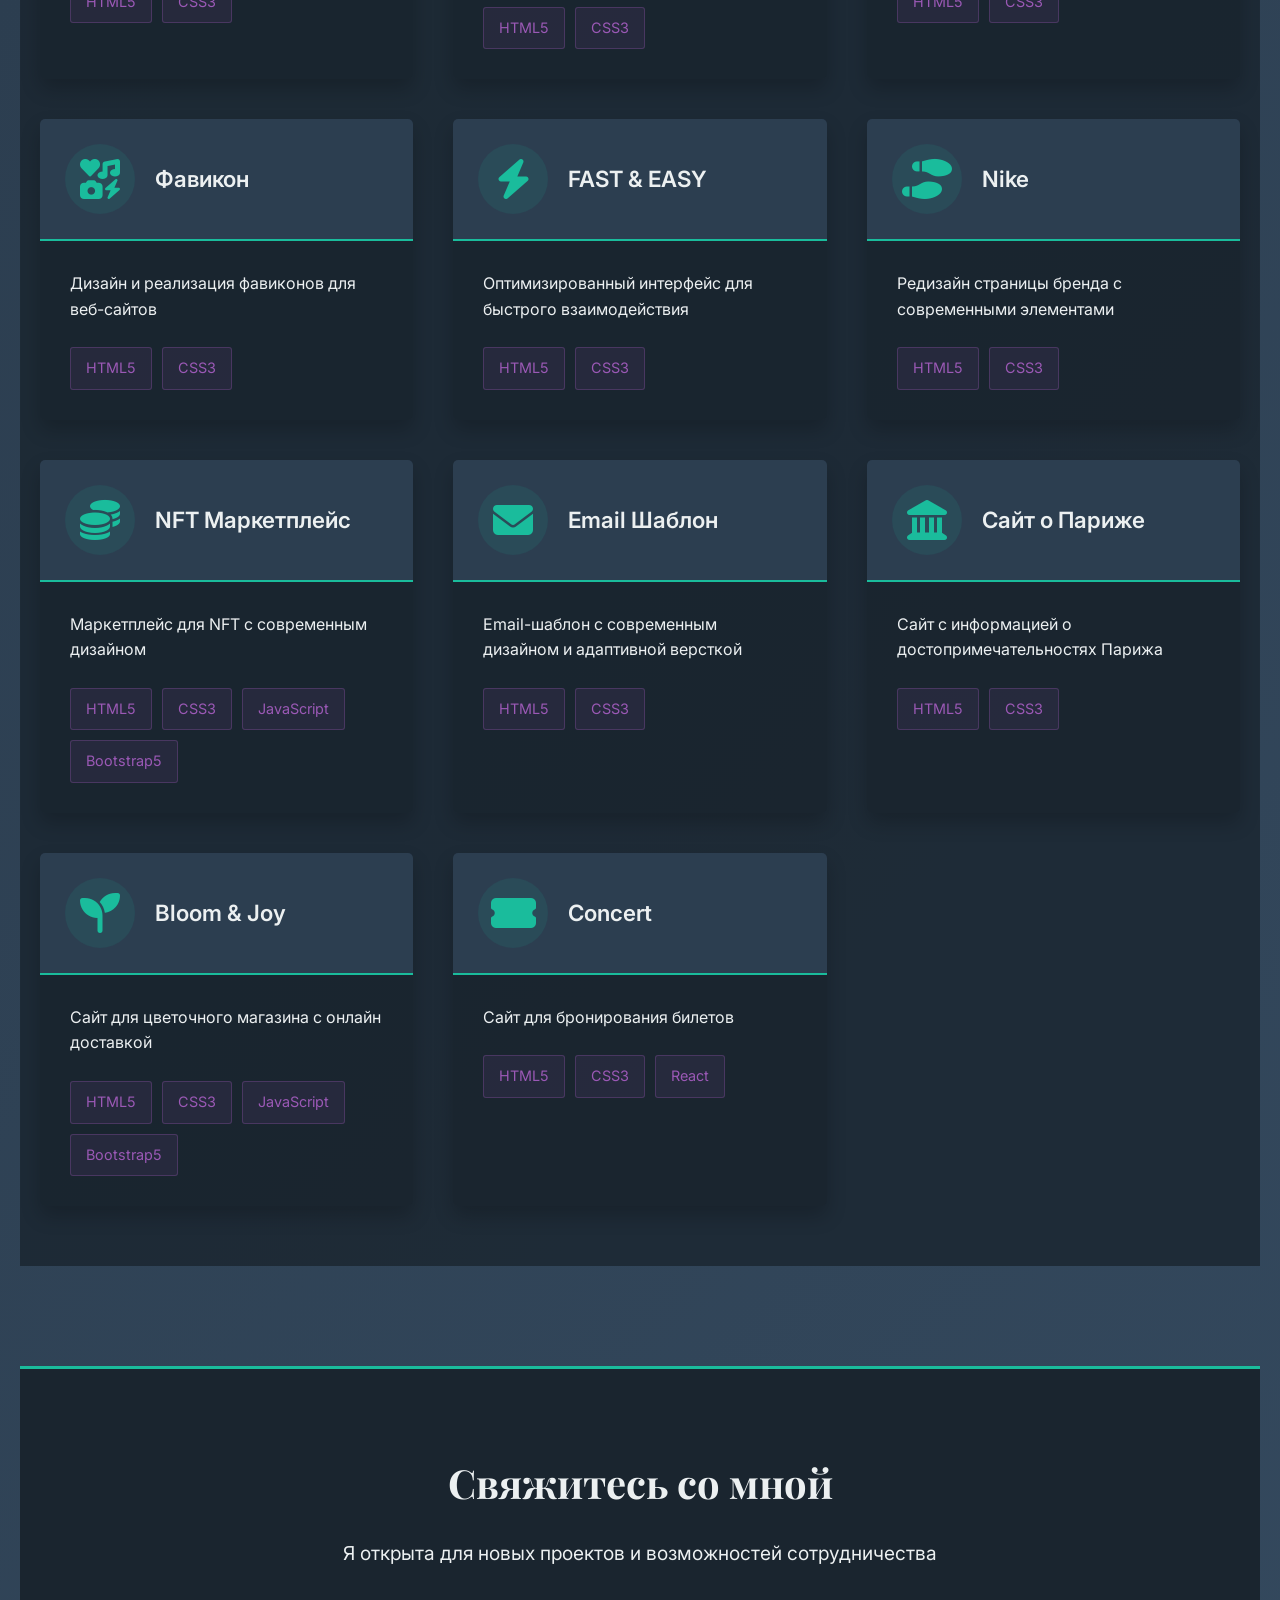
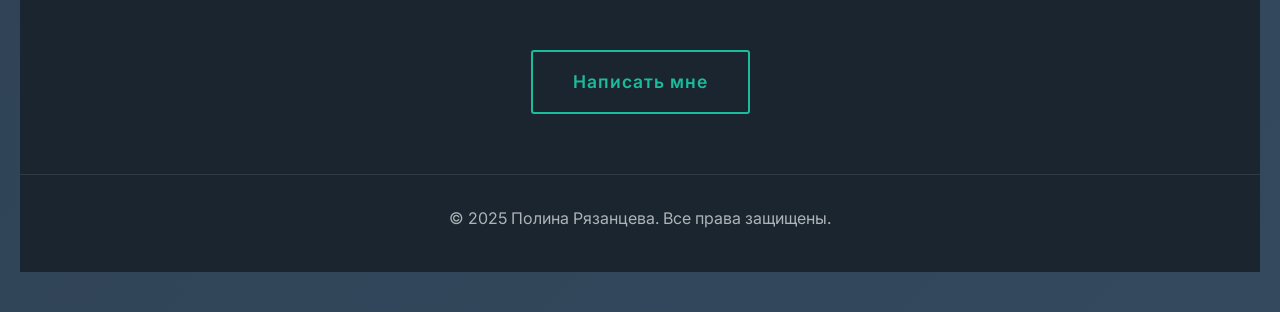
==== commit be2d9786: "Update index.html" ====
--- a/index.html
+++ b/index.html
@@ -758,6 +758,22 @@
         </div>
     </div>
 </a>
+                <a href="projects/project 15" class="project-card fade-in">
+    <div class="project-header">
+        <div class="project-icon">
+            <i class="fas fa-ticket-alt"></i> 
+        </div>
+        <div class="project-title">Concert</div>
+    </div>
+    <div class="project-body">
+        <p class="project-description">Сайт для бронирования билетов</p>
+        <div class="project-tech">
+            <span class="tech-tag">HTML5</span>
+            <span class="tech-tag">CSS3</span>
+            <span class="tech-tag">React</span>
+        </div>
+    </div>
+</a>
             </div>
         </section>
         
